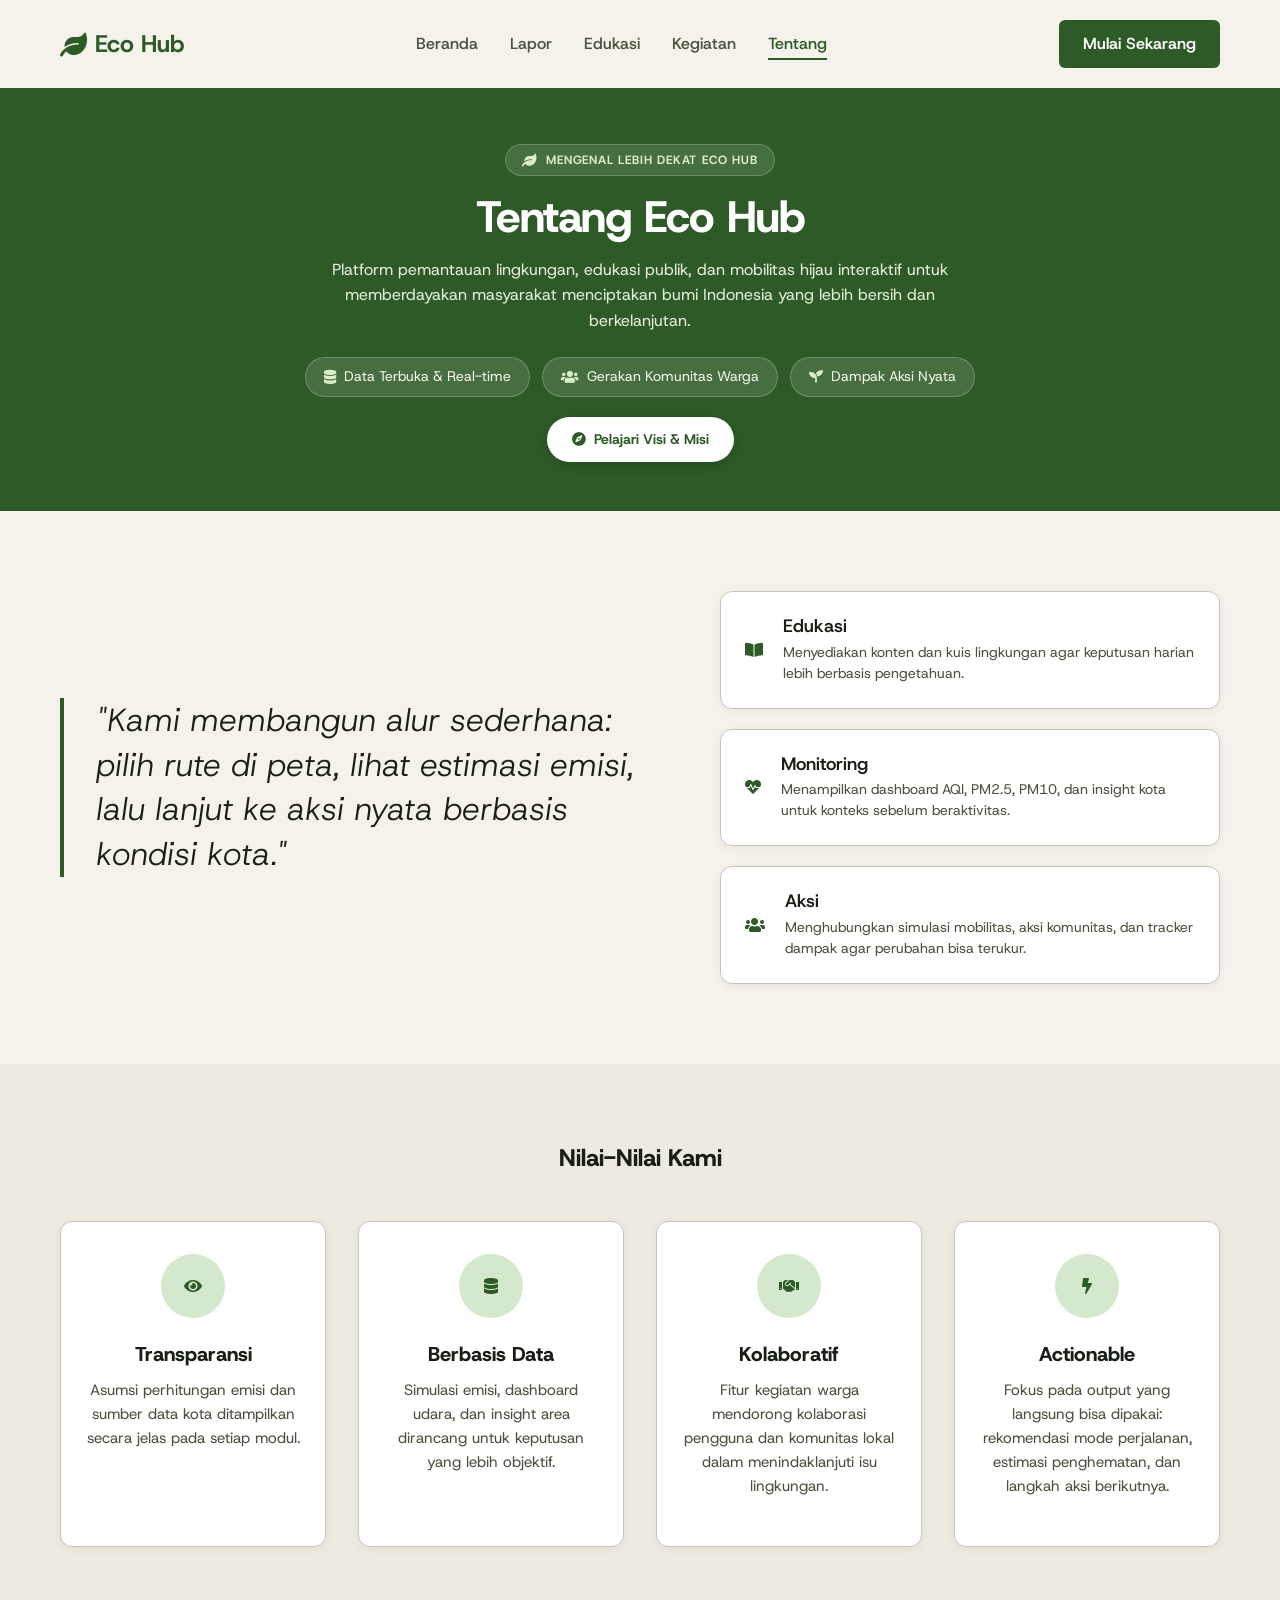
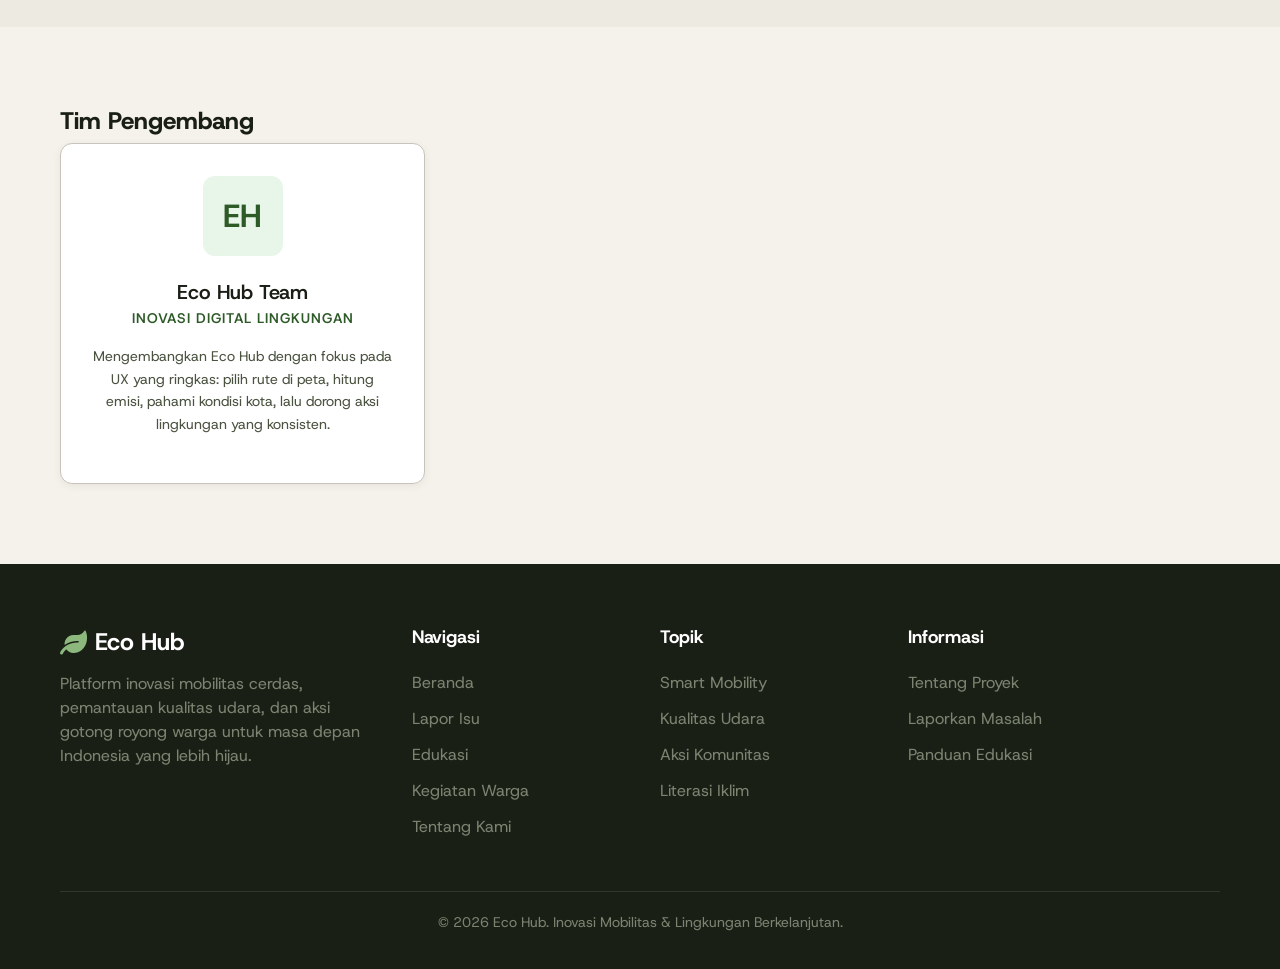
==== about.html @ 65f34112 "fix: resolve browser cache issue and ensure bulletproof page hero styling across all stylesheets" ====
<!doctype html>
<html lang="id">
  <head>
    <meta charset="UTF-8" />
    <meta name="viewport" content="width=device-width, initial-scale=1.0" />
    <title>Tentang Kami — Eco Hub</title>
    <meta
      name="description"
      content="Pelajari visi, misi, dan nilai Eco Hub dalam mendorong smart mobility, aksi lingkungan warga, dan pemantauan kualitas udara berkelanjutan di Indonesia."
    />

    <link rel="preconnect" href="https://fonts.googleapis.com" />
    <link rel="preconnect" href="https://fonts.gstatic.com" crossorigin />
    <link
      href="https://fonts.googleapis.com/css2?family=Host+Grotesk:ital,wght@0,300;0,400;0,500;0,600;0,700;0,800;1,400&display=swap"
      rel="stylesheet"
    />

    <link rel="stylesheet" href="css/main.css?v=20261104_3" />
    <link rel="stylesheet" href="css/components.css?v=20261104_3" />
    <link rel="stylesheet" href="css/pages/about.css?v=20261104_3" />

    <!-- Leaflet CSS -->
  </head>

  <body>
    <nav class="navbar">
      <div class="container nav-container">
        <a href="index.html" class="nav-brand">
          <i class="fas fa-leaf" style="color: var(--color-green-primary)"></i>
          Eco Hub
        </a>

        <div class="nav-menu hide-mobile">
          <a href="index.html" class="nav-link">Beranda</a>
          <a href="lapor.html" class="nav-link">Lapor</a>
          <a href="konten.html" class="nav-link">Edukasi</a>
          <a href="kegiatan.html" class="nav-link">Kegiatan</a>
          <a href="about.html" class="nav-link active">Tentang</a>
        </div>

        <a href="index.html#mobility-sim" class="btn btn-primary hide-mobile">Mulai Sekarang</a>

        <button class="hamburger" aria-label="Buka Menu Navigasi" type="button">
          <span></span>
          <span></span>
          <span></span>
        </button>
      </div>
    </nav>

    <!-- Mobile Menu Drawer -->
    <div class="mobile-menu-overlay"></div>
    <div class="mobile-menu">
      <div class="mobile-nav-list">
        <a href="index.html" class="mobile-nav-link">Beranda</a>
        <a href="lapor.html" class="mobile-nav-link">Lapor</a>
        <a href="konten.html" class="mobile-nav-link">Edukasi</a>
        <a href="kegiatan.html" class="mobile-nav-link">Kegiatan</a>
        <a href="about.html" class="mobile-nav-link active">Tentang</a>
        <a href="index.html#mobility-sim" class="btn btn-primary btn-full" style="margin-top: 20px">Mulai Sekarang</a>
      </div>
    </div>

    <header class="page-hero unified-banner section">
      <div class="container fade-up">
        <div class="page-hero-inner">
          <span class="page-hero-eyebrow">
            <i class="fas fa-leaf" aria-hidden="true"></i> Mengenal Lebih Dekat Eco Hub
          </span>
          <h1>Tentang Eco Hub</h1>
          <p class="page-hero-subtext">
            Platform pemantauan lingkungan, edukasi publik, dan mobilitas hijau interaktif
            untuk memberdayakan masyarakat menciptakan bumi Indonesia yang lebih bersih dan berkelanjutan.
          </p>

          <div class="hero-pills-row">
            <div class="hero-pill">
              <i class="fas fa-database" aria-hidden="true"></i>
              <span>Data Terbuka & Real-time</span>
            </div>
            <div class="hero-pill">
              <i class="fas fa-users" aria-hidden="true"></i>
              <span>Gerakan Komunitas Warga</span>
            </div>
            <div class="hero-pill">
              <i class="fas fa-seedling" aria-hidden="true"></i>
              <span>Dampak Aksi Nyata</span>
            </div>
          </div>

          <div class="page-hero-actions">
            <a href="#visi-misi" class="btn btn-white">
              <i class="fas fa-compass" aria-hidden="true"></i> Pelajari Visi &amp; Misi
            </a>
          </div>
        </div>
      </div>
    </header>

    <section id="visi-misi" class="mission-section section">
      <div class="container">
        <div class="mission-grid">
          <div class="mission-text fade-up">
            <blockquote class="mission-quote">"Kami membangun alur sederhana: pilih rute di peta, lihat estimasi
              emisi, lalu lanjut ke aksi nyata berbasis kondisi kota."
            </blockquote>
          </div>

          <div class="mission-pillars fade-up" style="animation-delay: 0.2s">
            <div class="pillar-card">
              <i class="fas fa-book-open" style="color: var(--color-green-primary);"></i>
              <div>
                <h4>Edukasi</h4>
                <p>
                  Menyediakan konten dan kuis lingkungan agar keputusan harian
                  lebih berbasis pengetahuan.
                </p>
              </div>
            </div>
            <div class="pillar-card">
              <i class="fas fa-heartbeat" style="color: var(--color-green-primary);"></i>
              <div>
                <h4>Monitoring</h4>
                <p>
                  Menampilkan dashboard AQI, PM2.5, PM10, dan insight kota
                  untuk konteks sebelum beraktivitas.
                </p>
              </div>
            </div>
            <div class="pillar-card">
              <i class="fas fa-users" style="color: var(--color-green-primary);"></i>
              <div>
                <h4>Aksi</h4>
                <p>
                  Menghubungkan simulasi mobilitas, aksi komunitas, dan tracker
                  dampak agar perubahan bisa terukur.
                </p>
              </div>
            </div>
          </div>
        </div>
      </div>
    </section>

    <section class="values-section section">
      <div class="container">
        <h2 class="text-center fade-up" style="margin-bottom: 48px">
          Nilai-Nilai Kami
        </h2>
        <div class="grid values-grid">
          <div class="value-item fade-up">
            <div class="icon-box"><i class="fas fa-eye"></i></div>
            <h3>Transparansi</h3>
            <p>
              Asumsi perhitungan emisi dan sumber data kota ditampilkan secara
              jelas pada setiap modul.
            </p>
          </div>
          <div class="value-item fade-up" style="animation-delay: 0.1s">
            <div class="icon-box"><i class="fas fa-database"></i></div>
            <h3>Berbasis Data</h3>
            <p>
              Simulasi emisi, dashboard udara, dan insight area
              dirancang untuk keputusan yang lebih objektif.
            </p>
          </div>
          <div class="value-item fade-up" style="animation-delay: 0.2s">
            <div class="icon-box"><i class="fas fa-handshake"></i></div>
            <h3>Kolaboratif</h3>
            <p>
              Fitur kegiatan warga mendorong kolaborasi pengguna dan komunitas
              lokal dalam menindaklanjuti isu lingkungan.
            </p>
          </div>
          <div class="value-item fade-up" style="animation-delay: 0.3s">
            <div class="icon-box"><i class="fas fa-bolt"></i></div>
            <h3>Actionable</h3>
            <p>
              Fokus pada output yang langsung bisa dipakai: rekomendasi mode
              perjalanan, estimasi penghematan, dan langkah aksi berikutnya.
            </p>
          </div>
        </div>
      </div>
    </section>

    <section class="team-section section">
      <div class="container">
        <h2 class="section-title fade-up">Tim Pengembang</h2>
        <div class="grid team-grid">
          <!-- Team 1 -->
          <div class="team-card fade-up">
            <div
              class="avatar"
              style="background-color: #e8f5e9; color: #2d5a27"
            >
              EH
            </div>
            <div class="team-info">
              <h3>Eco Hub Team</h3>
              <span class="role">Inovasi Digital Lingkungan</span>
              <p>
                Mengembangkan Eco Hub dengan fokus pada UX yang ringkas:
                pilih rute di peta, hitung emisi, pahami kondisi kota, lalu
                dorong aksi lingkungan yang konsisten.
              </p>
            </div>
          </div>
        </div>
      </div>
    </section>

    <footer class="footer">
      <div class="container">
        <div class="footer-grid">
          <div class="footer-brand">
            <a href="index.html" class="nav-brand" style="margin-bottom: 12px; display: inline-flex; color: #ffffff;">
              <i class="fas fa-leaf" style="color: var(--color-green-light)"></i>
              Eco Hub
            </a>
            <p class="footer-tagline">
              Platform inovasi mobilitas cerdas, pemantauan kualitas udara, dan aksi gotong royong warga untuk masa depan Indonesia yang lebih hijau.
            </p>
          </div>

          <div class="footer-links">
            <div class="footer-heading">Navigasi</div>
            <ul>
              <li><a href="index.html">Beranda</a></li>
              <li><a href="lapor.html">Lapor Isu</a></li>
              <li><a href="konten.html">Edukasi</a></li>
              <li><a href="kegiatan.html">Kegiatan Warga</a></li>
              <li><a href="about.html">Tentang Kami</a></li>
            </ul>
          </div>

          <div class="footer-links">
            <div class="footer-heading">Topik</div>
            <ul>
              <li><a href="index.html#mobility-sim">Smart Mobility</a></li>
              <li><a href="index.html#aqi">Kualitas Udara</a></li>
              <li><a href="kegiatan.html">Aksi Komunitas</a></li>
              <li><a href="konten.html">Literasi Iklim</a></li>
            </ul>
          </div>

          <div class="footer-links">
            <div class="footer-heading">Informasi</div>
            <ul>
              <li><a href="about.html">Tentang Proyek</a></li>
              <li><a href="lapor.html">Laporkan Masalah</a></li>
              <li><a href="konten.html">Panduan Edukasi</a></li>
            </ul>
          </div>
        </div>

        <div class="footer-bottom">
          <p>&copy; 2026 Eco Hub. Inovasi Mobilitas & Lingkungan Berkelanjutan.</p>
        </div>
      </div>
    </footer>

    <script src="js/main.js"></script>
  </body>
</html>
---- css/main.css ----
/* ponytail: Design rule - no gradient colors allowed across the project */
@import url("https://cdnjs.cloudflare.com/ajax/libs/font-awesome/5.15.1/css/all.min.css");

:root {
  /* Backgrounds */
  --color-bg-primary: #f5f2eb;
  /* Warm off-white — main background */
  --color-bg-secondary: #edeae1;
  /* Slightly darker warm white */
  --color-bg-white: #ffffff;
  /* Explicit white for legacy page CSS */
  --color-bg-dark: #1a1f16;
  /* Deep forest dark — used for sections */
  --color-bg-card: #ffffff;
  /* Pure white cards */

  /* Brand Colors */
  --color-green-primary: #2d5a27;
  /* Deep forest green — primary brand */
  --color-green-mid: #4a7c42;
  /* Mid green — secondary elements */
  --color-green-light: #8cb87e;
  /* Light green — accents */
  --color-green-pale: #d4e8cd;
  /* Pale green — tag backgrounds */

  /* Accent */
  --color-earth: #8b6914;
  /* Earth brown — warm accent */
  --color-amber: #d4870c;
  /* Amber — alert/warning states */
  --color-red-alert: #c0392b;
  /* Alert red — poor air quality */

  /* Text */
  --color-text-primary: #1a1f16;
  /* Near-black — main text */
  --color-text-secondary: #4a5240;
  /* Dark gray-green — secondary text */
  --color-text-muted: #7a8470;
  /* Muted — captions, meta */
  --color-text-on-dark: #f5f2eb;
  /* Light text on dark backgrounds */

  /* Borders & Dividers */
  --color-border: #c8c4bb;
  --color-border-green: #b5ceb0;

  /* Utility */
  --color-white: #ffffff;
  --color-black: #000000;
  --card-radius: 12px;
  --card-shadow: 0 2px 8px rgba(0, 0, 0, 0.06);
  --card-shadow-hover: 0 6px 14px rgba(0, 0, 0, 0.09);

  /* Spacing */
  --spacing-xs: 4px;
  --spacing-sm: 8px;
  --spacing-md: 16px;
  --spacing-lg: 24px;
  --spacing-xl: 32px;
  --spacing-2xl: 48px;
  --spacing-3xl: 64px;

  /* Container */
  --container-width: 1200px;
  --container-padding: 20px;
  --container-padding-mobile: clamp(16px, 4.5vw, 24px);
}

/* Reset & Base */
*,
*::before,
*::after {
  box-sizing: border-box;
  margin: 0;
  padding: 0;
}

html {
  scroll-behavior: smooth;
  scroll-padding-top: 92px;
}

body {
  font-family: "Host Grotesk", sans-serif;
  background-color: var(--color-bg-primary);
  color: var(--color-text-primary);
  line-height: 1.5;
  -webkit-font-smoothing: antialiased;
  text-rendering: optimizeLegibility;
}

:focus-visible {
  outline: 2px solid var(--color-green-primary);
  outline-offset: 2px;
}

img {
  max-width: 100%;
  display: block;
}

iframe,
video,
canvas,
svg {
  max-width: 100%;
}

a {
  text-decoration: none;
  color: inherit;
  transition: color 0.3s ease;
}

ul {
  list-style: none;
}

/* Typography */
h1,
h2,
h3,
h4,
h5,
h6 {
  font-weight: 800;
  line-height: 1.2;
  margin-bottom: var(--spacing-sm);
}

p {
  font-weight: 400;
  margin-bottom: var(--spacing-md);
}

/* Utility Classes */
.container {
  max-width: var(--container-width);
  margin: 0 auto;
  padding: 0 var(--container-padding);
}

.text-center {
  text-align: center;
}

.text-muted {
  color: var(--color-text-muted);
}

.text-white {
  color: var(--color-white);
}

.text-primary {
  color: var(--color-green-primary);
}

.flex {
  display: flex;
}

.flex-col {
  flex-direction: column;
}

.items-center {
  align-items: center;
}

.justify-between {
  justify-content: space-between;
}

.justify-center {
  justify-content: center;
}

.gap-sm {
  gap: var(--spacing-sm);
}

.gap-md {
  gap: var(--spacing-md);
}

.gap-lg {
  gap: var(--spacing-lg);
}

.grid {
  display: grid;
}

.section {
  padding: 80px 0;
}

.hero-subtext,
.section-head p {
  max-width: 72ch;
}

/* Animation utilities */
.fade-up {
  opacity: 0;
  transform: translateY(20px);
  transition:
    opacity 0.6s ease-out,
    transform 0.6s ease-out;
}

.fade-up.visible {
  opacity: 1;
  transform: translateY(0);
}

.page-fade {
  animation: fadeIn 0.5s ease-out;
}

@keyframes fadeIn {
  from {
    opacity: 0;
  }

  to {
    opacity: 1;
  }
}

/* Mobile responsive utils */
@media (max-width: 768px) {
  html,
  body {
    max-width: 100%;
  }

  body {
    overflow-x: hidden;
  }

  .container {
    width: 100%;
    padding-left: var(--container-padding-mobile);
    padding-right: var(--container-padding-mobile);
  }

  .container > * {
    min-width: 0;
    max-width: 100%;
  }

  .hero-wrap,
  .hero-grid,
  .carbon-grid,
  .features-grid,
  .dashboard-grid,
  .mobility-layout,
  .tracker-layout,
  .kontak-layout,
  .content-layout,
  .mission-grid,
  .values-grid,
  .team-grid,
  .articles-grid,
  .articles-grid-layout {
    min-width: 0;
  }

  .card,
  .feature-card,
  .aqi-card,
  .article-card,
  .article-item,
  .widget-card,
  .contact-card,
  .pillar-card,
  .team-card,
  .faq-item,
  .sidebar-card,
  .feed-card,
  .result-found-card,
  .result-not-found-card {
    width: 100%;
    max-width: 100%;
  }

  .hide-mobile {
    display: none !important;
  }

  .section {
    padding: 56px 0;
  }

  h1 {
    line-height: 1.15;
  }

  h2 {
    line-height: 1.2;
  }

  p {
    line-height: 1.65;
  }
}

@media (prefers-reduced-motion: reduce) {
  *,
  *::before,
  *::after {
    animation-duration: 0.01ms !important;
    animation-iteration-count: 1 !important;
    transition-duration: 0.01ms !important;
    scroll-behavior: auto !important;
  }
}

.hidden {
  display: none !important;
}

/* ==========================================================================
   Page Hero System (Unified Across All Sub-pages)
   ========================================================================== */
.page-hero,
header.page-hero,
header.unified-banner,
.lapor-hero,
.konten-hero,
.kegiatan-hero,
.about-hero {
  background-color: var(--color-green-primary, #2d5a27) !important;
  color: var(--color-white, #ffffff) !important;
  padding: 56px 0 48px !important;
  border-bottom: 1px solid rgba(0, 0, 0, 0.08) !important;
  position: relative !important;
  text-align: center !important;
  display: block !important;
  width: 100% !important;
}

.page-hero-inner {
  max-width: 760px !important;
  margin: 0 auto !important;
  text-align: center !important;
}

.page-hero-eyebrow,
.lapor-eyebrow,
.konten-eyebrow,
.kegiatan-eyebrow,
.about-eyebrow {
  display: inline-flex !important;
  align-items: center !important;
  justify-content: center !important;
  gap: 8px !important;
  padding: 6px 16px !important;
  background-color: rgba(255, 255, 255, 0.12) !important;
  border: 1px solid rgba(255, 255, 255, 0.2) !important;
  border-radius: 50px !important;
  font-size: 12px !important;
  font-weight: 700 !important;
  letter-spacing: 0.8px !important;
  text-transform: uppercase !important;
  color: #dcedc8 !important;
  margin: 0 auto 16px auto !important;
}

.page-hero-eyebrow i,
.lapor-eyebrow i,
.konten-eyebrow i,
.kegiatan-eyebrow i,
.about-eyebrow i {
  font-size: 13px !important;
  color: #dcedc8 !important;
}

.page-hero h1,
header.page-hero h1,
header.unified-banner h1,
.lapor-hero h1,
.konten-hero h1,
.kegiatan-hero h1,
.about-hero h1 {
  font-size: clamp(32px, 4.5vw, 44px) !important;
  font-weight: 800 !important;
  letter-spacing: -0.02em !important;
  color: #ffffff !important;
  margin: 0 auto 14px auto !important;
  line-height: 1.15 !important;
  text-align: center !important;
}

.page-hero-subtext,
.page-hero p.page-hero-subtext,
.hero-subtext,
header.unified-banner .hero-subtext,
header.unified-banner > .container > p {
  font-size: 16px !important;
  color: #e2ecd9 !important;
  line-height: 1.6 !important;
  max-width: 660px !important;
  margin: 0 auto 24px auto !important;
  text-align: center !important;
}

/* Pills Row (Metrics, stats, feature tags) */
.hero-pills-row,
.lapor-stats,
.about-hero-highlights,
.hero-stats-row {
  display: flex !important;
  justify-content: center !important;
  align-items: center !important;
  gap: 12px !important;
  flex-wrap: wrap !important;
  margin: 0 auto !important;
}

.hero-pill,
.stat-bubble,
.about-hero-pill,
.hero-stat-box {
  background-color: rgba(255, 255, 255, 0.12) !important;
  border: 1px solid rgba(255, 255, 255, 0.22) !important;
  padding: 9px 18px !important;
  border-radius: 50px !important;
  font-size: 14px !important;
  color: #f5f2eb !important;
  display: inline-flex !important;
  align-items: center !important;
  gap: 8px !important;
  transition: all 0.2s ease !important;
  line-height: 1.4 !important;
}

.hero-pill i,
.stat-bubble i,
.about-hero-pill i,
.hero-stat-box i {
  color: #dcedc8 !important;
  font-size: 14px !important;
}

.hero-pill strong,
.stat-bubble strong,
.about-hero-pill strong,
.hero-stat-box strong,
.hero-stat-box .stat-num {
  color: #ffffff !important;
  font-weight: 800 !important;
}

.hero-pill:hover,
.stat-bubble:hover,
.about-hero-pill:hover {
  background-color: rgba(255, 255, 255, 0.18) !important;
  transform: translateY(-1px) !important;
}

/* Hero Action Button Area */
.page-hero-actions,
.hero-cta-box {
  display: flex !important;
  justify-content: center !important;
  gap: 14px !important;
  margin-top: 20px !important;
  flex-wrap: wrap !important;
}

.btn-white,
.hero-cta-box .btn-white {
  background-color: #ffffff !important;
  color: var(--color-green-primary, #2d5a27) !important;
  font-weight: 700 !important;
  font-size: 14px !important;
  padding: 11px 24px !important;
  border-radius: 50px !important;
  border: 1px solid rgba(255, 255, 255, 0.85) !important;
  display: inline-flex !important;
  align-items: center !important;
  justify-content: center !important;
  gap: 8px !important;
  box-shadow: 0 4px 14px rgba(0, 0, 0, 0.14) !important;
  cursor: pointer !important;
  transition: all 0.2s ease !important;
  white-space: nowrap !important;
  text-decoration: none !important;
}

.btn-white:hover,
.hero-cta-box .btn-white:hover {
  background-color: #f1f7ee !important;
  color: var(--color-green-mid, #4a7c42) !important;
  transform: translateY(-2px) !important;
  box-shadow: 0 6px 18px rgba(0, 0, 0, 0.18) !important;
}

/* Hero Search Container (for Edukasi) */
.page-hero-search,
.search-container {
  max-width: 580px !important;
  margin: 0 auto !important;
  position: relative !important;
}

.page-hero-search .search-icon,
.search-container .search-icon {
  position: absolute !important;
  left: 18px !important;
  top: 50% !important;
  transform: translateY(-50%) !important;
  color: var(--color-green-primary, #2d5a27) !important;
  font-size: 16px !important;
  pointer-events: none !important;
  display: flex !important;
  align-items: center !important;
  justify-content: center !important;
  z-index: 2 !important;
}

.page-hero-search input,
.search-container input {
  width: 100% !important;
  padding: 15px 20px 15px 50px !important;
  border: 2px solid rgba(255, 255, 255, 0.4) !important;
  border-radius: 50px !important;
  font-size: 15px !important;
  font-family: inherit !important;
  background-color: #ffffff !important;
  color: var(--color-text-primary, #1a1f16) !important;
  box-shadow: 0 4px 16px rgba(0, 0, 0, 0.15) !important;
  transition: all 0.25s ease !important;
  display: block !important;
}

.page-hero-search input:focus,
.search-container input:focus {
  outline: none !important;
  border-color: #dcedc8 !important;
  box-shadow: 0 6px 22px rgba(0, 0, 0, 0.22) !important;
}

.page-hero-search input::placeholder,
.search-container input::placeholder {
  color: var(--color-text-muted, #7a8470) !important;
}

/* Page Hero Responsive */
@media (max-width: 768px) {
  .page-hero,
  header.page-hero,
  header.unified-banner,
  .lapor-hero,
  .konten-hero,
  .kegiatan-hero,
  .about-hero {
    padding: 40px 0 32px !important;
  }

  .page-hero h1,
  header.page-hero h1,
  header.unified-banner h1,
  .lapor-hero h1,
  .konten-hero h1,
  .kegiatan-hero h1,
  .about-hero h1 {
    font-size: 30px !important;
  }

  .page-hero-subtext,
  header.unified-banner .hero-subtext,
  header.unified-banner > .container > p {
    font-size: 15px !important;
    margin-bottom: 20px !important;
  }

  .hero-pills-row,
  .lapor-stats,
  .about-hero-highlights,
  .hero-stats-row {
    gap: 8px !important;
  }

  .hero-pill,
  .stat-bubble,
  .about-hero-pill,
  .hero-stat-box {
    font-size: 13px !important;
    padding: 7px 14px !important;
  }

  .page-hero-search input,
  .search-container input {
    padding: 13px 18px 13px 44px !important;
    font-size: 14px !important;
  }

  .btn-white,
  .hero-cta-box .btn-white {
    width: 100% !important;
    justify-content: center !important;
  }
}
---- css/components.css ----
/* Buttons */
.btn {
  display: inline-flex;
  align-items: center;
  justify-content: center;
  padding: 12px 24px;
  min-height: 44px;
  border-radius: 6px;
  font-weight: 600;
  font-size: 16px;
  cursor: pointer;
  transition: all 0.3s ease;
  border: none;
  gap: 8px;
}

.btn-primary {
  background-color: var(--color-green-primary);
  color: var(--color-white);
}

.btn-primary:hover {
  background-color: var(--color-green-mid);
  transform: translateY(-2px);
}

.btn-outline {
  background-color: transparent;
  border: 1px solid var(--color-green-primary);
  color: var(--color-green-primary);
}

.btn-outline:hover {
  background-color: var(--color-green-primary);
  color: var(--color-white);
}

.btn-outline-white {
  background-color: transparent;
  border: 1px solid var(--color-white);
  color: var(--color-white);
}

.btn-outline-white:hover {
  background-color: var(--color-white);
  color: var(--color-green-primary);
}

.btn-full {
  width: 100%;
}

/* Cards */
.card {
  background-color: var(--color-bg-card);
  border: 1px solid var(--color-border);
  border-radius: var(--card-radius);
  padding: 24px;
  height: 100%;
  box-shadow: var(--card-shadow);
  transition:
    transform 0.3s ease,
    border-color 0.3s ease,
    box-shadow 0.3s ease;
}

.card:hover {
  border-color: var(--color-green-light);
  transform: translateY(-2px);
  box-shadow: var(--card-shadow-hover);
}

/* Card Consistency (non-.card components) */
.feature-card,
.aqi-card,
.article-card,
.article-item,
.widget-card,
.value-item,
.contact-card,
.pillar-card,
.team-card,
.faq-item,
.sidebar-card,
.feed-card,
.modal-card,
.result-found-card,
.result-not-found-card {
  border-radius: var(--card-radius) !important;
  box-shadow: var(--card-shadow) !important;
}

.feature-card:hover,
.article-card:hover,
.article-item:hover,
.contact-card:hover,
.pillar-card:hover,
.team-card:hover {
  box-shadow: var(--card-shadow-hover);
}

/* Card Typography Hierarchy */
.card h3,
.feature-card h3,
.article-card h3,
.widget-card h3,
.team-card h3,
.faq-toggle,
.sidebar-title {
  font-weight: 600;
  letter-spacing: -0.01em;
}

.card h4,
.contact-card h4,
.pillar-card h4,
.article-content-small h4 {
  font-weight: 600;
}

.card p,
.feature-card p,
.article-item p,
.widget-card p,
.contact-card p,
.team-card p,
.faq-content p,
.widget-note {
  font-weight: 400;
  line-height: 1.6;
}

/* Navbar */
.navbar {
  position: sticky;
  top: 0;
  z-index: 1000;
  background-color: var(--color-bg-primary);
  padding: 20px 0;
  transition: all 0.3s ease;
}

.navbar.scrolled {
  background-color: var(--color-white);
  border-bottom: 1px solid var(--color-border);
  padding: 15px 0;
}

.nav-container {
  display: flex;
  justify-content: space-between;
  align-items: center;
}

.nav-brand {
  font-weight: 700;
  font-size: 24px;
  color: var(--color-green-primary);
  display: flex;
  align-items: center;
  gap: 8px;
}

.nav-brand i,
.widget-head i,
.feature-head i,
.icon-box i,
.cta-link i,
.hero-head .btn i {
  color: var(--color-green-primary);
}

.nav-menu {
  display: flex;
  gap: 32px;
  align-items: center;
}

.nav-link {
  font-weight: 500;
  color: var(--color-text-secondary);
  position: relative;
}

.nav-link:hover,
.nav-link.active {
  color: var(--color-green-primary);
}

.nav-link.active::after {
  content: "";
  position: absolute;
  bottom: -4px;
  left: 0;
  width: 100%;
  height: 2px;
  background-color: var(--color-green-primary);
}

.hamburger {
  display: none;
  flex-direction: column;
  gap: 6px;
  cursor: pointer;
  background: none;
  border: none;
}

.hamburger span {
  display: block;
  width: 24px;
  height: 2px;
  background-color: var(--color-text-primary);
  transition: all 0.3s ease;
}

/* Mobile Menu Drawer */
.mobile-menu-overlay {
  position: fixed;
  top: 0;
  left: 0;
  width: 100%;
  height: 100vh;
  background: rgba(0, 0, 0, 0.5);
  z-index: 998;
  opacity: 0;
  visibility: hidden;
  transition: all 0.3s ease;
}

.mobile-menu {
  position: fixed;
  top: 0;
  left: 0;
  width: 100%;
  background: var(--color-bg-primary);
  padding: 80px 20px 40px;
  z-index: 999;
  transform: translateY(-100%);
  transition: transform 0.4s cubic-bezier(0.16, 1, 0.3, 1);
  box-shadow: 0 4px 12px rgba(0, 0, 0, 0.1);
  max-height: 100vh;
  overflow-y: auto;
}

.mobile-menu.active {
  transform: translateY(0);
}

.mobile-menu-overlay.active {
  opacity: 1;
  visibility: visible;
}

.mobile-nav-list {
  display: flex;
  flex-direction: column;
  gap: 32px;
  text-align: center;
}

.mobile-nav-link {
  font-size: 20px;
  font-weight: 600;
  color: var(--color-text-primary);
}

/* Quick Start CTA Overlay */
.quick-start-overlay {
  position: fixed;
  inset: 0;
  background: rgba(0, 0, 0, 0.45);
  display: flex;
  align-items: center;
  justify-content: center;
  padding: 20px;
  opacity: 0;
  visibility: hidden;
  transition: opacity 0.2s ease;
  z-index: 1100;
}

.quick-start-overlay.active {
  opacity: 1;
  visibility: visible;
}

.quick-start-sheet {
  width: min(520px, 100%);
  background: var(--color-bg-white);
  border: 1px solid var(--color-border);
  border-radius: 14px;
  padding: 22px;
  box-shadow: 0 12px 28px rgba(0, 0, 0, 0.16);
}

.quick-start-sheet h3 {
  margin: 0 0 8px;
  font-size: 24px;
}

.quick-start-sheet p {
  margin: 0 0 16px;
  color: var(--color-text-secondary);
}

.quick-start-actions {
  display: grid;
  gap: 10px;
}

.quick-start-close {
  margin-top: 14px;
  border: 0;
  background: transparent;
  color: var(--color-text-muted);
  font: inherit;
  cursor: pointer;
  padding: 4px 0;
}

.quick-start-close:hover {
  color: var(--color-text-primary);
}

/* Footer */
.footer {
  background-color: var(--color-bg-dark);
  color: var(--color-text-on-dark);
  padding: 60px 0 20px;
}

.footer-grid {
  display: grid;
  grid-template-columns: 1.5fr 1fr 1fr 1.5fr;
  gap: 40px;
  margin-bottom: 40px;
}

.footer-brand h3 {
  color: var(--color-white);
  font-size: 24px;
  margin-bottom: 10px;
}

.footer-tagline {
  color: var(--color-text-muted);
  margin-bottom: 20px;
}

.footer-heading {
  color: var(--color-white);
  font-size: 18px;
  font-weight: 700;
  margin-bottom: 20px;
}

.footer-links li {
  margin-bottom: 12px;
}

.footer-links a {
  color: var(--color-text-muted);
}

.footer-links a:hover {
  color: var(--color-green-light);
}

.footer-bottom {
  border-top: 1px solid rgba(255, 255, 255, 0.1);
  padding-top: 20px;
  text-align: center;
  color: var(--color-text-muted);
  font-size: 14px;
}

/* Scroll to top */
.scroll-top {
  position: fixed;
  bottom: 20px;
  right: 20px;
  width: 48px;
  height: 48px;
  background-color: var(--color-green-primary);
  color: white;
  border-radius: 50%;
  display: flex;
  align-items: center;
  justify-content: center;
  cursor: pointer;
  opacity: 0;
  visibility: hidden;
  transition: all 0.3s ease;
  z-index: 900;
  border: none;
}

.scroll-top.visible {
  opacity: 1;
  visibility: visible;
}

@media (max-width: 1024px) {
  .footer-grid {
    grid-template-columns: 1fr 1fr;
  }
}

@media (max-width: 768px) {
  .nav-menu {
    display: none;
  }

  .hamburger {
    display: flex;
  }

  .footer-grid {
    grid-template-columns: 1fr;
    gap: 24px;
  }

  .btn {
    width: 100%;
  }

  .card {
    padding: 20px;
  }

  .card:hover,
  .feature-card:hover,
  .article-card:hover,
  .article-item:hover,
  .contact-card:hover,
  .pillar-card:hover,
  .team-card:hover {
    transform: none;
    box-shadow: var(--card-shadow);
  }

  .nav-brand {
    font-size: 22px;
  }
}

/* Forms (Standardized) */
.form-group {
  margin-bottom: 20px;
  display: flex;
  flex-direction: column;
  width: 100%;
}

.form-group label {
  display: block;
  font-size: 14px;
  font-weight: 600;
  margin-bottom: 8px;
  color: var(--color-text-primary);
}

.form-group input,
.form-group select,
.form-group textarea {
  width: 100%;
  padding: 14px 16px;
  border: 1px solid var(--color-border);
  border-radius: 6px;
  background-color: var(--color-white);
  font-family: inherit;
  font-size: 16px;
  color: var(--color-text-primary);
  transition: all 0.3s ease;
  resize: vertical;
}

.form-group input:focus,
.form-group select:focus,
.form-group textarea:focus {
  outline: none;
  border-color: var(--color-green-primary);
  box-shadow: 0 0 0 3px rgba(45, 90, 39, 0.1);
}

/* ==========================================================================
   Page Hero System (Unified Across All Sub-pages)
   ========================================================================== */
.page-hero,
header.page-hero,
header.unified-banner,
.lapor-hero,
.konten-hero,
.kegiatan-hero,
.about-hero {
  background-color: var(--color-green-primary, #2d5a27) !important;
  color: var(--color-white, #ffffff) !important;
  padding: 56px 0 48px !important;
  border-bottom: 1px solid rgba(0, 0, 0, 0.08) !important;
  position: relative !important;
  text-align: center !important;
  display: block !important;
  width: 100% !important;
}

.page-hero-inner {
  max-width: 760px !important;
  margin: 0 auto !important;
  text-align: center !important;
}

.page-hero-eyebrow,
.lapor-eyebrow,
.konten-eyebrow,
.kegiatan-eyebrow,
.about-eyebrow {
  display: inline-flex !important;
  align-items: center !important;
  justify-content: center !important;
  gap: 8px !important;
  padding: 6px 16px !important;
  background-color: rgba(255, 255, 255, 0.12) !important;
  border: 1px solid rgba(255, 255, 255, 0.2) !important;
  border-radius: 50px !important;
  font-size: 12px !important;
  font-weight: 700 !important;
  letter-spacing: 0.8px !important;
  text-transform: uppercase !important;
  color: #dcedc8 !important;
  margin: 0 auto 16px auto !important;
}

.page-hero-eyebrow i,
.lapor-eyebrow i,
.konten-eyebrow i,
.kegiatan-eyebrow i,
.about-eyebrow i {
  font-size: 13px !important;
  color: #dcedc8 !important;
}

.page-hero h1,
header.page-hero h1,
header.unified-banner h1,
.lapor-hero h1,
.konten-hero h1,
.kegiatan-hero h1,
.about-hero h1 {
  font-size: clamp(32px, 4.5vw, 44px) !important;
  font-weight: 800 !important;
  letter-spacing: -0.02em !important;
  color: #ffffff !important;
  margin: 0 auto 14px auto !important;
  line-height: 1.15 !important;
  text-align: center !important;
}

.page-hero-subtext,
.page-hero p.page-hero-subtext,
.hero-subtext,
header.unified-banner .hero-subtext,
header.unified-banner > .container > p {
  font-size: 16px !important;
  color: #e2ecd9 !important;
  line-height: 1.6 !important;
  max-width: 660px !important;
  margin: 0 auto 24px auto !important;
  text-align: center !important;
}

/* Pills Row (Metrics, stats, feature tags) */
.hero-pills-row,
.lapor-stats,
.about-hero-highlights,
.hero-stats-row {
  display: flex !important;
  justify-content: center !important;
  align-items: center !important;
  gap: 12px !important;
  flex-wrap: wrap !important;
  margin: 0 auto !important;
}

.hero-pill,
.stat-bubble,
.about-hero-pill,
.hero-stat-box {
  background-color: rgba(255, 255, 255, 0.12) !important;
  border: 1px solid rgba(255, 255, 255, 0.22) !important;
  padding: 9px 18px !important;
  border-radius: 50px !important;
  font-size: 14px !important;
  color: #f5f2eb !important;
  display: inline-flex !important;
  align-items: center !important;
  gap: 8px !important;
  transition: all 0.2s ease !important;
  line-height: 1.4 !important;
}

.hero-pill i,
.stat-bubble i,
.about-hero-pill i,
.hero-stat-box i {
  color: #dcedc8 !important;
  font-size: 14px !important;
}

.hero-pill strong,
.stat-bubble strong,
.about-hero-pill strong,
.hero-stat-box strong,
.hero-stat-box .stat-num {
  color: #ffffff !important;
  font-weight: 800 !important;
}

.hero-pill:hover,
.stat-bubble:hover,
.about-hero-pill:hover {
  background-color: rgba(255, 255, 255, 0.18) !important;
  transform: translateY(-1px) !important;
}

/* Hero Action Button Area */
.page-hero-actions,
.hero-cta-box {
  display: flex !important;
  justify-content: center !important;
  gap: 14px !important;
  margin-top: 20px !important;
  flex-wrap: wrap !important;
}

.btn-white,
.hero-cta-box .btn-white {
  background-color: #ffffff !important;
  color: var(--color-green-primary, #2d5a27) !important;
  font-weight: 700 !important;
  font-size: 14px !important;
  padding: 11px 24px !important;
  border-radius: 50px !important;
  border: 1px solid rgba(255, 255, 255, 0.85) !important;
  display: inline-flex !important;
  align-items: center !important;
  justify-content: center !important;
  gap: 8px !important;
  box-shadow: 0 4px 14px rgba(0, 0, 0, 0.14) !important;
  cursor: pointer !important;
  transition: all 0.2s ease !important;
  white-space: nowrap !important;
  text-decoration: none !important;
}

.btn-white:hover,
.hero-cta-box .btn-white:hover {
  background-color: #f1f7ee !important;
  color: var(--color-green-mid, #4a7c42) !important;
  transform: translateY(-2px) !important;
  box-shadow: 0 6px 18px rgba(0, 0, 0, 0.18) !important;
}

/* Hero Search Container (for Edukasi) */
.page-hero-search,
.search-container {
  max-width: 580px !important;
  margin: 0 auto !important;
  position: relative !important;
}

.page-hero-search .search-icon,
.search-container .search-icon {
  position: absolute !important;
  left: 18px !important;
  top: 50% !important;
  transform: translateY(-50%) !important;
  color: var(--color-green-primary, #2d5a27) !important;
  font-size: 16px !important;
  pointer-events: none !important;
  display: flex !important;
  align-items: center !important;
  justify-content: center !important;
  z-index: 2 !important;
}

.page-hero-search input,
.search-container input {
  width: 100% !important;
  padding: 15px 20px 15px 50px !important;
  border: 2px solid rgba(255, 255, 255, 0.4) !important;
  border-radius: 50px !important;
  font-size: 15px !important;
  font-family: inherit !important;
  background-color: #ffffff !important;
  color: var(--color-text-primary, #1a1f16) !important;
  box-shadow: 0 4px 16px rgba(0, 0, 0, 0.15) !important;
  transition: all 0.25s ease !important;
  display: block !important;
}

.page-hero-search input:focus,
.search-container input:focus {
  outline: none !important;
  border-color: #dcedc8 !important;
  box-shadow: 0 6px 22px rgba(0, 0, 0, 0.22) !important;
}

.page-hero-search input::placeholder,
.search-container input::placeholder {
  color: var(--color-text-muted, #7a8470) !important;
}

/* Page Hero Responsive */
@media (max-width: 768px) {
  .page-hero,
  header.page-hero,
  header.unified-banner,
  .lapor-hero,
  .konten-hero,
  .kegiatan-hero,
  .about-hero {
    padding: 40px 0 32px !important;
  }

  .page-hero h1,
  header.page-hero h1,
  header.unified-banner h1,
  .lapor-hero h1,
  .konten-hero h1,
  .kegiatan-hero h1,
  .about-hero h1 {
    font-size: 30px !important;
  }

  .page-hero-subtext,
  header.unified-banner .hero-subtext,
  header.unified-banner > .container > p {
    font-size: 15px !important;
    margin-bottom: 20px !important;
  }

  .hero-pills-row,
  .lapor-stats,
  .about-hero-highlights,
  .hero-stats-row {
    gap: 8px !important;
  }

  .hero-pill,
  .stat-bubble,
  .about-hero-pill,
  .hero-stat-box {
    font-size: 13px !important;
    padding: 7px 14px !important;
  }

  .page-hero-search input,
  .search-container input {
    padding: 13px 18px 13px 44px !important;
    font-size: 14px !important;
  }

  .btn-white,
  .hero-cta-box .btn-white {
    width: 100% !important;
    justify-content: center !important;
  }
}

/* Compact Page Hero (for article & detail views) */
.page-hero.page-hero-compact {
  padding: 38px 0 32px !important;
}

.page-hero.page-hero-compact h1 {
  font-size: clamp(24px, 3.5vw, 32px) !important;
  margin-bottom: 8px !important;
}

.page-hero.page-hero-compact .page-hero-subtext {
  margin-bottom: 0 !important;
  font-size: 15px !important;
}
---- css/pages/about.css ----
/* About Page CSS */

/* Page Hero System */
.page-hero,
header.page-hero,
.about-hero {
  background-color: var(--color-green-primary, #2d5a27) !important;
  color: var(--color-white, #ffffff) !important;
  padding: 56px 0 48px !important;
  border-bottom: 1px solid rgba(0, 0, 0, 0.08) !important;
  position: relative !important;
  text-align: center !important;
  display: block !important;
  width: 100% !important;
}

.page-hero-inner {
  max-width: 760px !important;
  margin: 0 auto !important;
  text-align: center !important;
}

.page-hero-eyebrow,
.about-eyebrow {
  display: inline-flex !important;
  align-items: center !important;
  justify-content: center !important;
  gap: 8px !important;
  padding: 6px 16px !important;
  background-color: rgba(255, 255, 255, 0.12) !important;
  border: 1px solid rgba(255, 255, 255, 0.2) !important;
  border-radius: 50px !important;
  font-size: 12px !important;
  font-weight: 700 !important;
  letter-spacing: 0.8px !important;
  text-transform: uppercase !important;
  color: #dcedc8 !important;
  margin: 0 auto 16px auto !important;
}

.page-hero-eyebrow i,
.about-eyebrow i {
  font-size: 13px !important;
  color: #dcedc8 !important;
}

.page-hero h1,
header.page-hero h1,
.about-hero h1 {
  font-size: clamp(32px, 4.5vw, 44px) !important;
  font-weight: 800 !important;
  letter-spacing: -0.02em !important;
  color: #ffffff !important;
  margin: 0 auto 14px auto !important;
  line-height: 1.15 !important;
  text-align: center !important;
}

.page-hero-subtext,
.hero-subtext {
  font-size: 16px !important;
  color: #e2ecd9 !important;
  line-height: 1.6 !important;
  max-width: 660px !important;
  margin: 0 auto 24px auto !important;
  text-align: center !important;
}

.hero-pills-row,
.about-hero-highlights {
  display: flex !important;
  justify-content: center !important;
  align-items: center !important;
  gap: 12px !important;
  flex-wrap: wrap !important;
  margin: 0 auto !important;
}

.hero-pill,
.about-hero-pill {
  background-color: rgba(255, 255, 255, 0.12) !important;
  border: 1px solid rgba(255, 255, 255, 0.22) !important;
  padding: 9px 18px !important;
  border-radius: 50px !important;
  font-size: 14px !important;
  color: #f5f2eb !important;
  display: inline-flex !important;
  align-items: center !important;
  gap: 8px !important;
  transition: all 0.2s ease !important;
  line-height: 1.4 !important;
}

.hero-pill i,
.about-hero-pill i {
  color: #dcedc8 !important;
  font-size: 14px !important;
}

.hero-pill strong,
.about-hero-pill strong {
  color: #ffffff !important;
  font-weight: 800 !important;
}

.hero-pill:hover,
.about-hero-pill:hover {
  background-color: rgba(255, 255, 255, 0.18) !important;
  transform: translateY(-1px) !important;
}

.page-hero-actions {
  display: flex !important;
  justify-content: center !important;
  gap: 14px !important;
  margin-top: 20px !important;
  flex-wrap: wrap !important;
}

.btn-white {
  background-color: #ffffff !important;
  color: var(--color-green-primary, #2d5a27) !important;
  font-weight: 700 !important;
  font-size: 14px !important;
  padding: 11px 24px !important;
  border-radius: 50px !important;
  border: 1px solid rgba(255, 255, 255, 0.85) !important;
  display: inline-flex !important;
  align-items: center !important;
  justify-content: center !important;
  gap: 8px !important;
  box-shadow: 0 4px 14px rgba(0, 0, 0, 0.14) !important;
  cursor: pointer !important;
  transition: all 0.2s ease !important;
  white-space: nowrap !important;
  text-decoration: none !important;
}

.btn-white:hover {
  background-color: #f1f7ee !important;
  color: var(--color-green-mid, #4a7c42) !important;
  transform: translateY(-2px) !important;
  box-shadow: 0 6px 18px rgba(0, 0, 0, 0.18) !important;
}

/* Mission */
.mission-section {
  background-color: var(--color-bg-primary);
}

.mission-grid {
  display: grid;
  grid-template-columns: 1.2fr 1fr;
  gap: 60px;
  align-items: center;
}

.mission-quote {
  font-size: 32px;
  line-height: 1.4;
  font-weight: 300;
  font-style: italic;
  color: var(--color-text-primary);
  border-left: 4px solid var(--color-green-primary);
  padding-left: 32px;
}

.mission-pillars {
  display: flex;
  flex-direction: column;
  gap: 20px;
}

.pillar-card {
  display: flex;
  align-items: center;
  gap: 20px;
  background: var(--color-white);
  padding: 24px;
  border: 1px solid var(--color-border);
  border-radius: 4px;
  transition: transform 0.3s;
}

.pillar-card:hover {
  transform: translateX(8px);
  border-color: var(--color-green-primary);
}

.pillar-card h4 {
  font-size: 18px;
  margin-bottom: 4px;
}

.pillar-card p {
  margin: 0;
  font-size: 14px;
  color: var(--color-text-secondary);
}

/* Values */
.values-section {
  background-color: var(--color-bg-secondary);
}

.values-grid {
  grid-template-columns: repeat(4, 1fr);
  gap: 32px;
}

.value-item {
  text-align: center;
  padding: 32px 24px;
  background: var(--color-white);
  border-radius: 4px;
  border: 1px solid var(--color-border);
}

.icon-box {
  width: 64px;
  height: 64px;
  margin: 0 auto 24px;
  background-color: var(--color-green-pale);
  color: var(--color-green-primary);
  border-radius: 50%;
  display: flex;
  align-items: center;
  justify-content: center;
}

.value-item h3 {
  font-size: 20px;
  margin-bottom: 12px;
}

.value-item p {
  font-size: 15px;
  color: var(--color-text-secondary);
  line-height: 1.6;
}

/* Team */
.team-grid {
  grid-template-columns: repeat(3, 1fr);
  gap: 32px;
}

.team-card {
  background: var(--color-white);
  border: 1px solid var(--color-border);
  border-radius: 4px;
  padding: 32px;
  text-align: center;
  transition: transform 0.3s;
}

.team-card:hover {
  transform: translateY(-8px);
}

.avatar {
  width: 80px;
  height: 80px;
  border-radius: 12px;
  /* Square with slight radius */
  margin: 0 auto 24px;
  display: flex;
  align-items: center;
  justify-content: center;
  font-size: 32px;
  font-weight: 700;
}

.team-info h3 {
  font-size: 20px;
  margin-bottom: 4px;
}

.role {
  display: block;
  font-size: 14px;
  font-weight: 600;
  color: var(--color-green-primary);
  text-transform: uppercase;
  letter-spacing: 1px;
  margin-bottom: 16px;
}

.team-info p {
  font-size: 14px;
  color: var(--color-text-secondary);
  line-height: 1.6;
}

/* Responsive */
@media (max-width: 1024px) {
  .values-grid {
    grid-template-columns: repeat(2, 1fr);
  }

  .mission-quote {
    font-size: 24px;
  }
}

@media (max-width: 768px) {
  .mission-grid {
    grid-template-columns: 1fr;
    gap: 40px;
  }

  .values-grid {
    grid-template-columns: 1fr;
  }
}
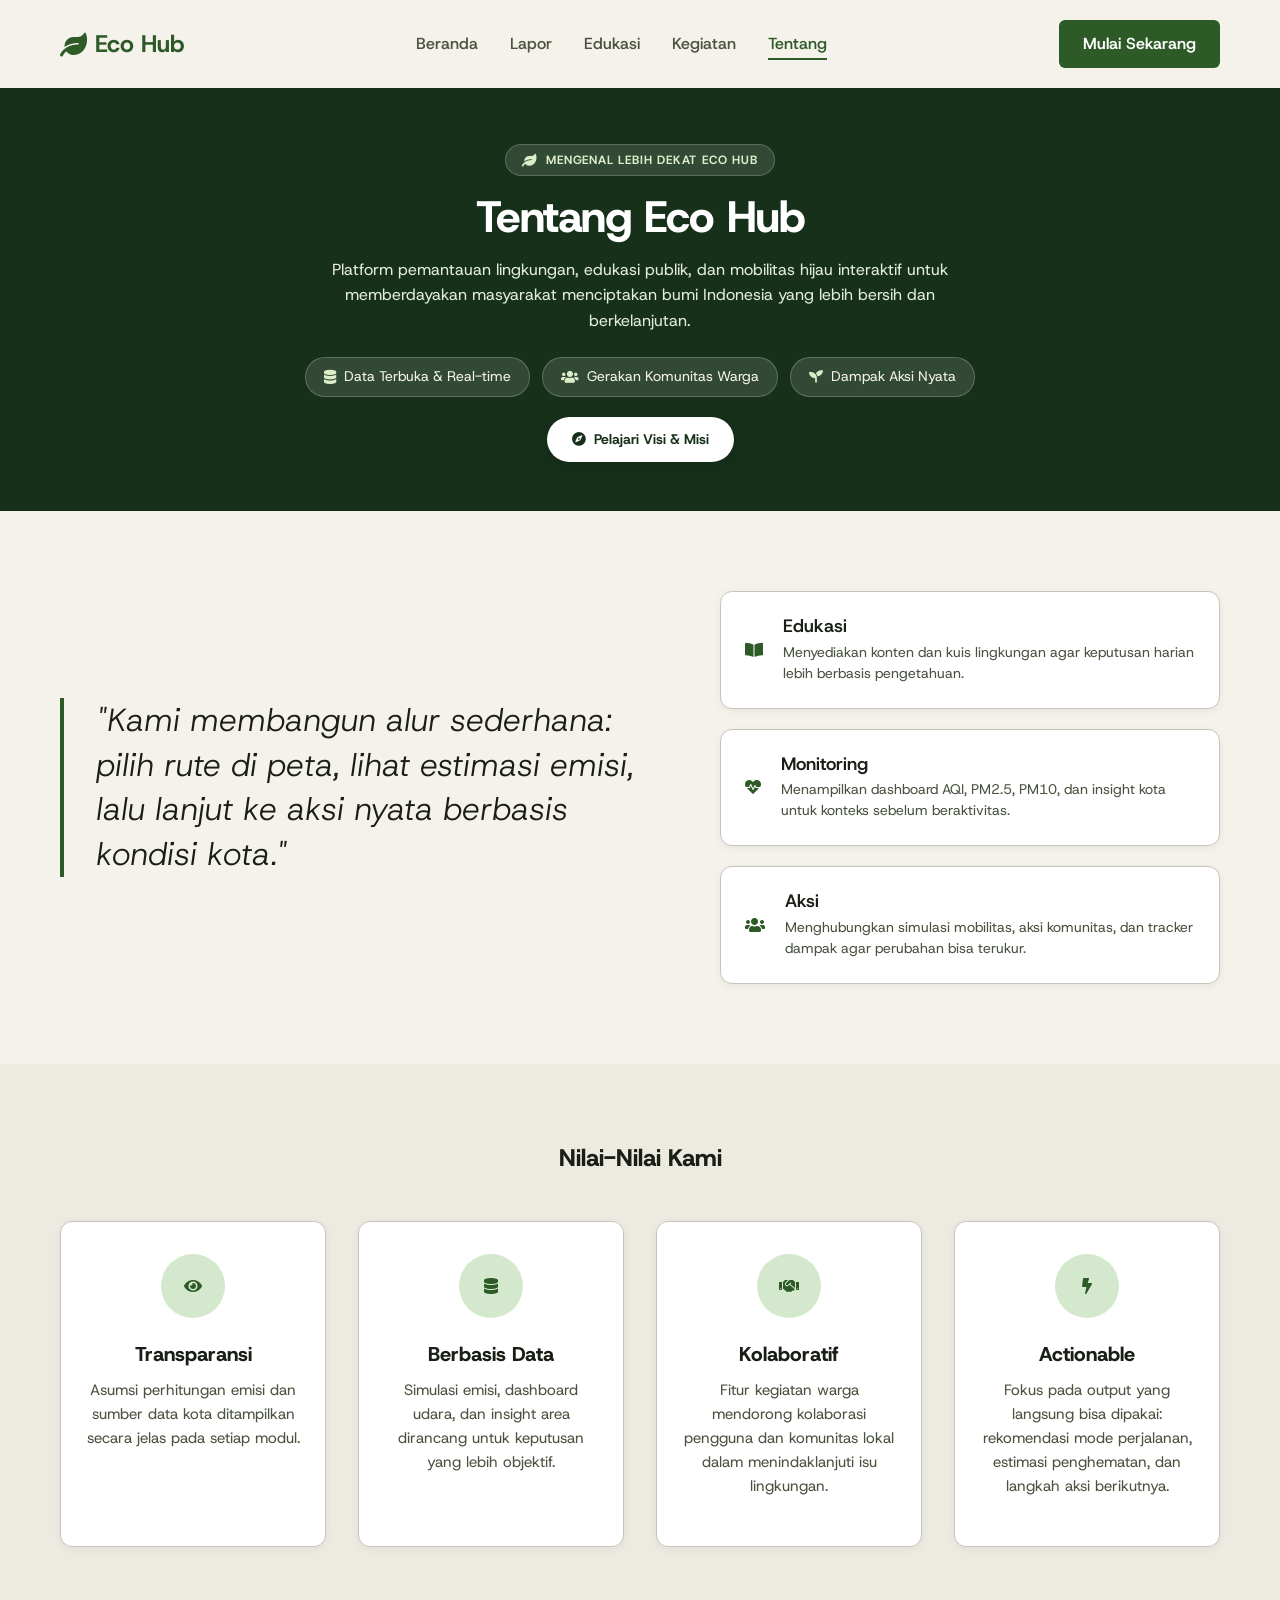
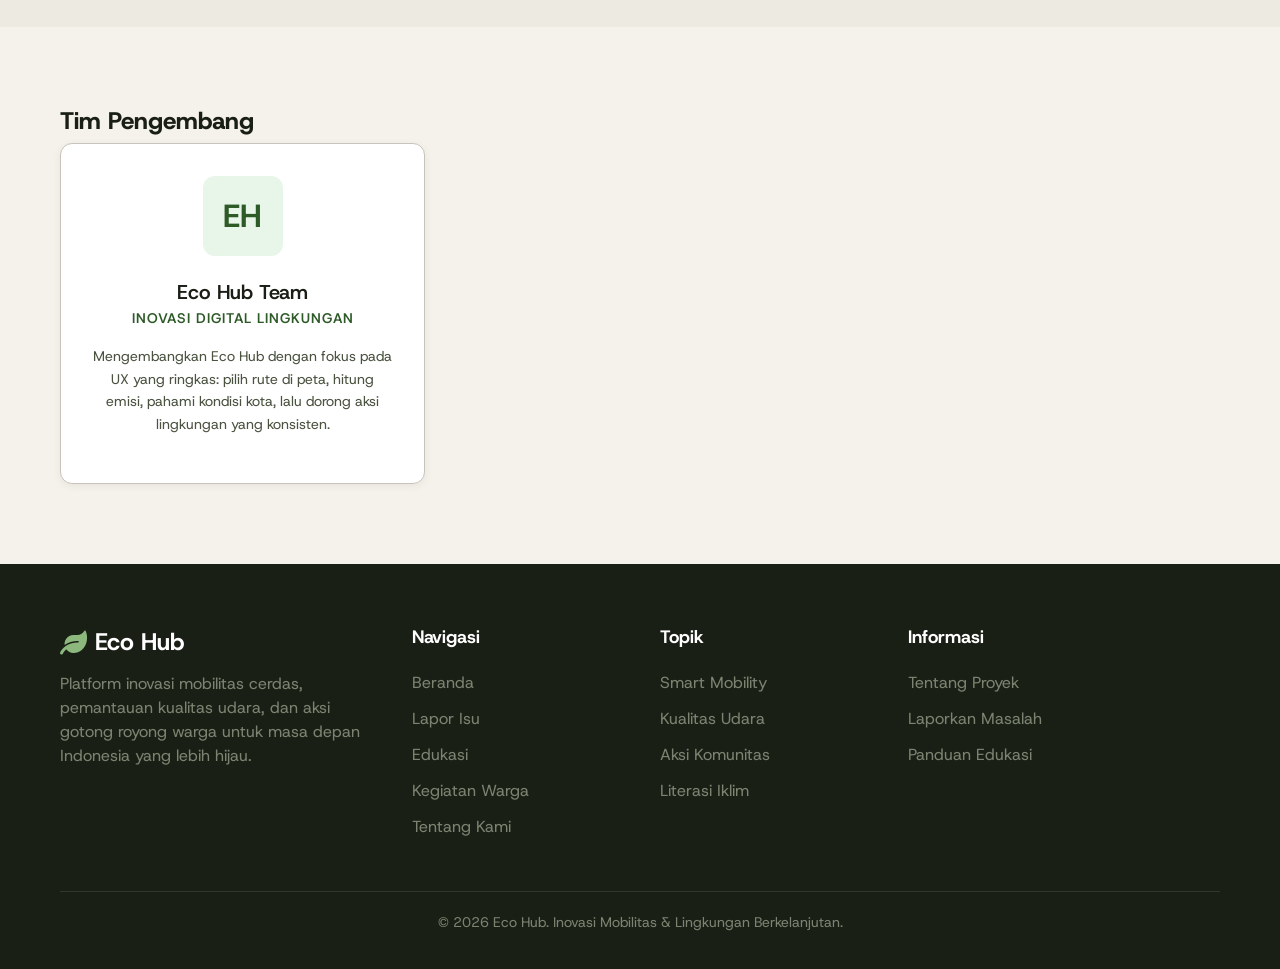
==== commit e26e949b: "chore: bump cachebuster to v=20261104_6 and harmonize banner styling on about page" ====
--- a/about.html
+++ b/about.html
@@ -16,9 +16,9 @@
       rel="stylesheet"
     />
 
-    <link rel="stylesheet" href="css/main.css?v=20261104_3" />
-    <link rel="stylesheet" href="css/components.css?v=20261104_3" />
-    <link rel="stylesheet" href="css/pages/about.css?v=20261104_3" />
+    <link rel="stylesheet" href="css/main.css?v=20261104_6" />
+    <link rel="stylesheet" href="css/components.css?v=20261104_6" />
+    <link rel="stylesheet" href="css/pages/about.css?v=20261104_6" />
 
     <!-- Leaflet CSS -->
   </head>
--- a/css/main.css
+++ b/css/main.css
@@ -17,6 +17,8 @@
   /* Brand Colors */
   --color-green-primary: #2d5a27;
   /* Deep forest green — primary brand */
+  --color-green-banner: #16301a;
+  /* Dark subdued pine green — hero banners & CTA banners */
   --color-green-mid: #4a7c42;
   /* Mid green — secondary elements */
   --color-green-light: #8cb87e;
@@ -334,7 +336,7 @@
 .konten-hero,
 .kegiatan-hero,
 .about-hero {
-  background-color: var(--color-green-primary, #2d5a27) !important;
+  background-color: var(--color-green-banner, #16301a) !important;
   color: var(--color-white, #ffffff) !important;
   padding: 56px 0 48px !important;
   border-bottom: 1px solid rgba(0, 0, 0, 0.08) !important;
--- a/css/components.css
+++ b/css/components.css
@@ -494,7 +494,7 @@
 .konten-hero,
 .kegiatan-hero,
 .about-hero {
-  background-color: var(--color-green-primary, #2d5a27) !important;
+  background-color: var(--color-green-banner, #16301a) !important;
   color: var(--color-white, #ffffff) !important;
   padding: 56px 0 48px !important;
   border-bottom: 1px solid rgba(0, 0, 0, 0.08) !important;
@@ -636,7 +636,7 @@
 .btn-white,
 .hero-cta-box .btn-white {
   background-color: #ffffff !important;
-  color: var(--color-green-primary, #2d5a27) !important;
+  color: var(--color-green-banner, #16301a) !important;
   font-weight: 700 !important;
   font-size: 14px !important;
   padding: 11px 24px !important;
@@ -656,7 +656,7 @@
 .btn-white:hover,
 .hero-cta-box .btn-white:hover {
   background-color: #f1f7ee !important;
-  color: var(--color-green-mid, #4a7c42) !important;
+  color: #0e2011 !important;
   transform: translateY(-2px) !important;
   box-shadow: 0 6px 18px rgba(0, 0, 0, 0.18) !important;
 }
@@ -675,7 +675,7 @@
   left: 18px !important;
   top: 50% !important;
   transform: translateY(-50%) !important;
-  color: var(--color-green-primary, #2d5a27) !important;
+  color: var(--color-green-banner, #16301a) !important;
   font-size: 16px !important;
   pointer-events: none !important;
   display: flex !important;
--- a/css/pages/about.css
+++ b/css/pages/about.css
@@ -4,7 +4,7 @@
 .page-hero,
 header.page-hero,
 .about-hero {
-  background-color: var(--color-green-primary, #2d5a27) !important;
+  background-color: var(--color-green-banner, #16301a) !important;
   color: var(--color-white, #ffffff) !important;
   padding: 56px 0 48px !important;
   border-bottom: 1px solid rgba(0, 0, 0, 0.08) !important;
@@ -119,7 +119,7 @@
 
 .btn-white {
   background-color: #ffffff !important;
-  color: var(--color-green-primary, #2d5a27) !important;
+  color: var(--color-green-banner, #16301a) !important;
   font-weight: 700 !important;
   font-size: 14px !important;
   padding: 11px 24px !important;
@@ -178,13 +178,15 @@
   background: var(--color-white);
   padding: 24px;
   border: 1px solid var(--color-border);
-  border-radius: 4px;
-  transition: transform 0.3s;
+  border-radius: var(--card-radius);
+  box-shadow: var(--card-shadow);
+  transition: transform 0.3s ease, border-color 0.3s ease, box-shadow 0.3s ease;
 }
 
 .pillar-card:hover {
   transform: translateX(8px);
   border-color: var(--color-green-primary);
+  box-shadow: var(--card-shadow-hover);
 }
 
 .pillar-card h4 {
@@ -212,8 +214,16 @@
   text-align: center;
   padding: 32px 24px;
   background: var(--color-white);
-  border-radius: 4px;
+  border-radius: var(--card-radius);
   border: 1px solid var(--color-border);
+  box-shadow: var(--card-shadow);
+  transition: transform 0.25s ease, box-shadow 0.25s ease;
+}
+
+.value-item:hover {
+  transform: translateY(-4px);
+  box-shadow: var(--card-shadow-hover);
+  border-color: var(--color-green-light);
 }
 
 .icon-box {
@@ -248,14 +258,16 @@
 .team-card {
   background: var(--color-white);
   border: 1px solid var(--color-border);
-  border-radius: 4px;
+  border-radius: var(--card-radius);
+  box-shadow: var(--card-shadow);
   padding: 32px;
   text-align: center;
-  transition: transform 0.3s;
+  transition: transform 0.3s ease, box-shadow 0.3s ease;
 }
 
 .team-card:hover {
   transform: translateY(-8px);
+  box-shadow: var(--card-shadow-hover);
 }
 
 .avatar {
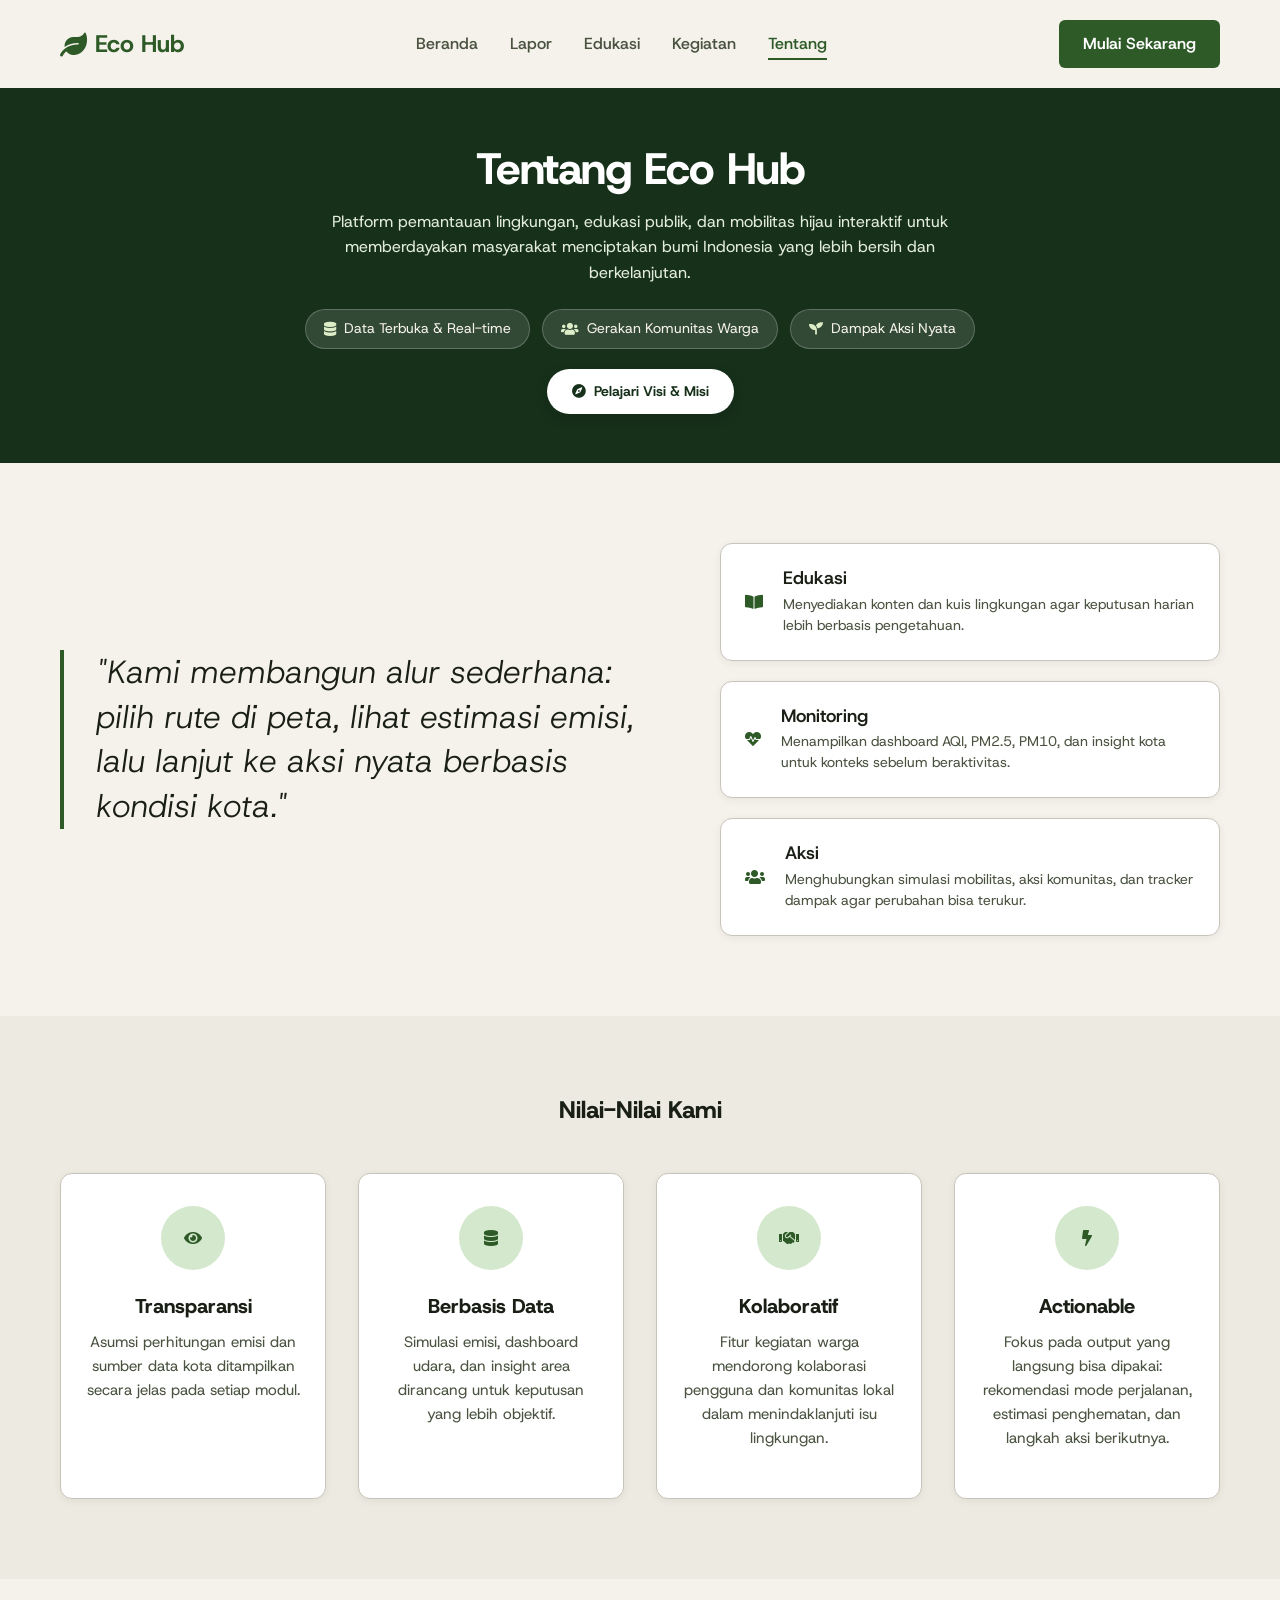
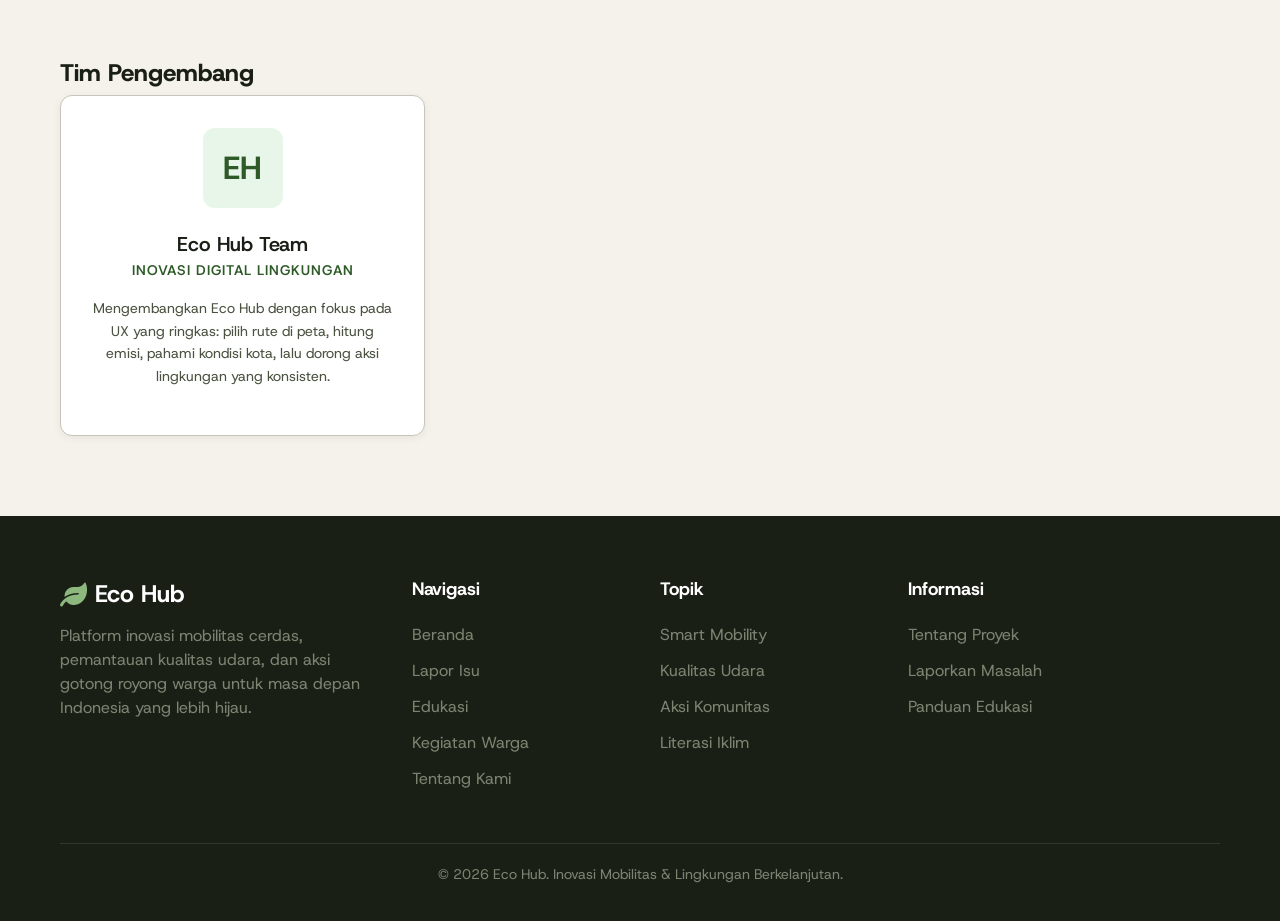
==== commit aca263eb: "style: remove overused eyebrow pill badge above hero banner titles across all pages" ====
--- a/about.html
+++ b/about.html
@@ -65,9 +65,6 @@
     <header class="page-hero unified-banner section">
       <div class="container fade-up">
         <div class="page-hero-inner">
-          <span class="page-hero-eyebrow">
-            <i class="fas fa-leaf" aria-hidden="true"></i> Mengenal Lebih Dekat Eco Hub
-          </span>
           <h1>Tentang Eco Hub</h1>
           <p class="page-hero-subtext">
             Platform pemantauan lingkungan, edukasi publik, dan mobilitas hijau interaktif
--- a/css/main.css
+++ b/css/main.css
@@ -400,7 +400,7 @@
 
 .page-hero-subtext,
 .page-hero p.page-hero-subtext,
-.hero-subtext,
+.page-hero .hero-subtext,
 header.unified-banner .hero-subtext,
 header.unified-banner > .container > p {
   font-size: 16px !important;
--- a/css/components.css
+++ b/css/components.css
@@ -558,7 +558,7 @@
 
 .page-hero-subtext,
 .page-hero p.page-hero-subtext,
-.hero-subtext,
+.page-hero .hero-subtext,
 header.unified-banner .hero-subtext,
 header.unified-banner > .container > p {
   font-size: 16px !important;
--- a/css/pages/about.css
+++ b/css/pages/about.css
@@ -57,7 +57,7 @@
 }
 
 .page-hero-subtext,
-.hero-subtext {
+.page-hero .hero-subtext {
   font-size: 16px !important;
   color: #e2ecd9 !important;
   line-height: 1.6 !important;
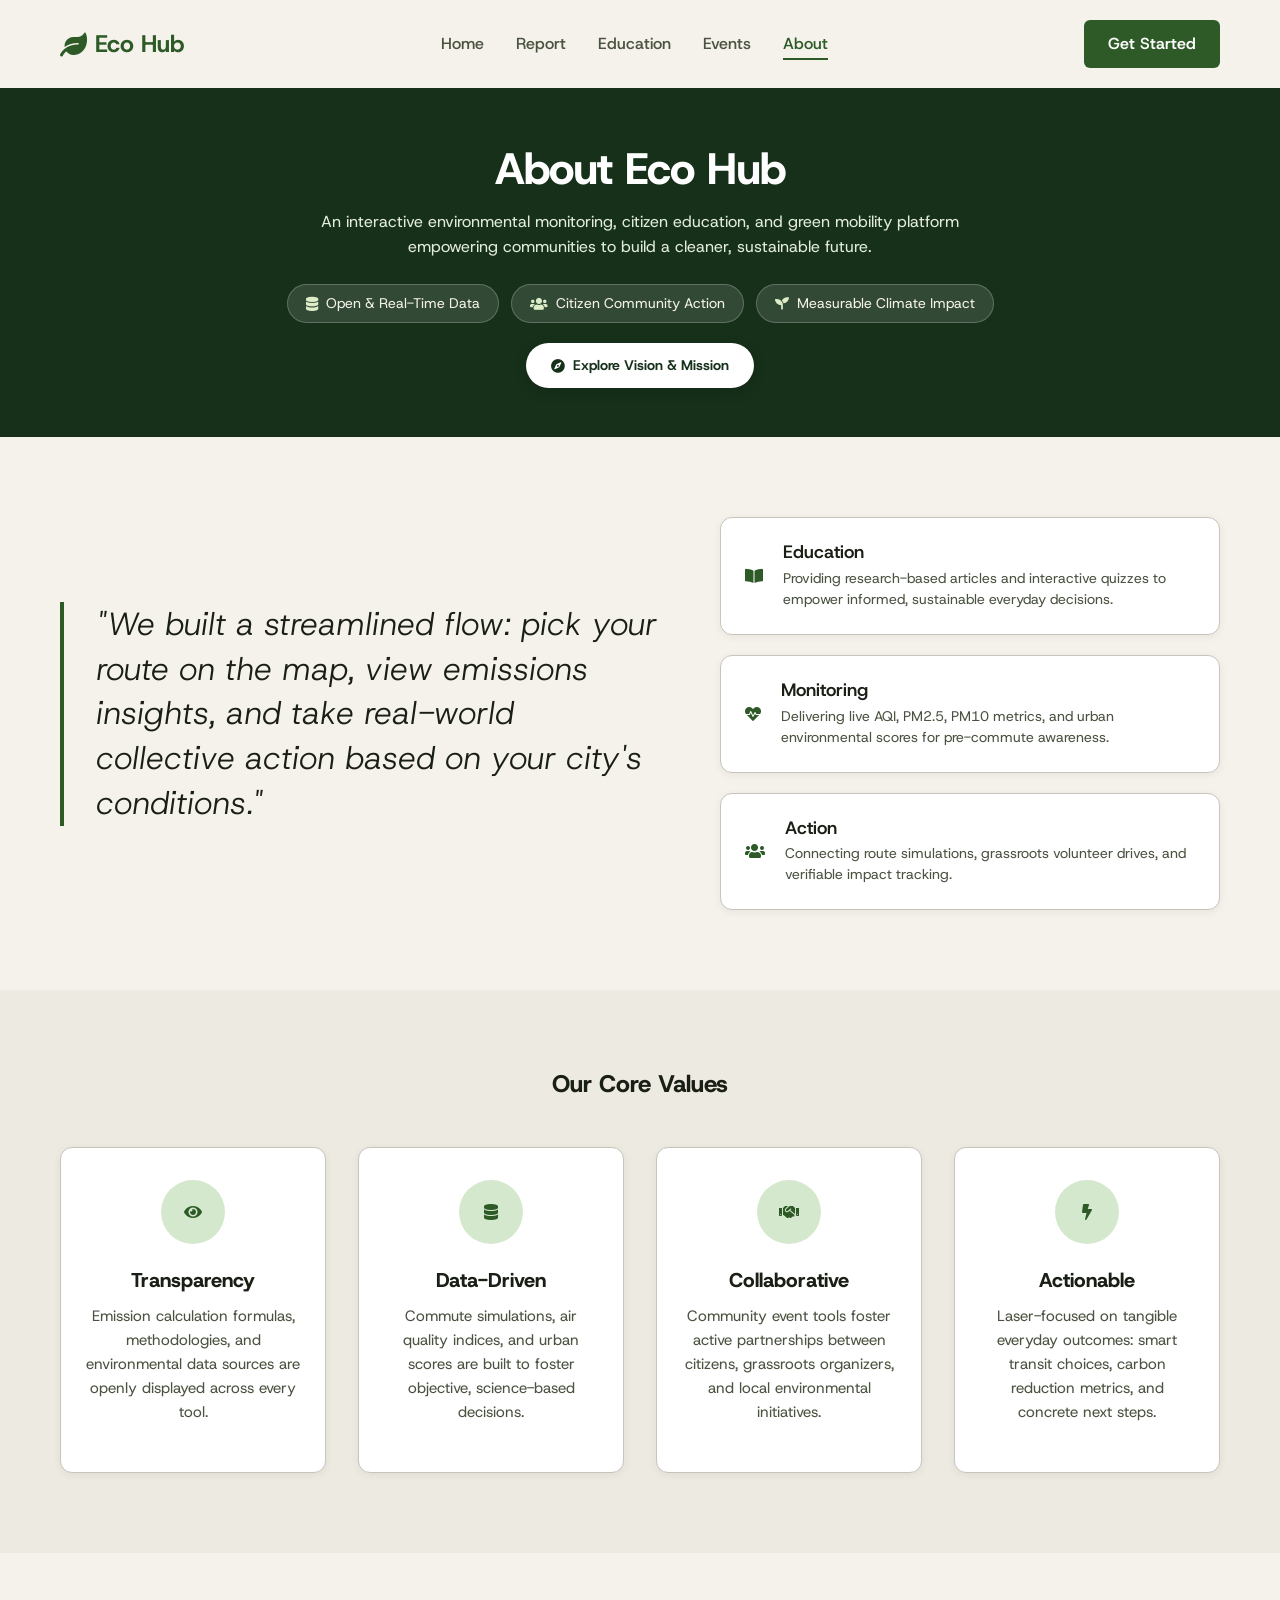
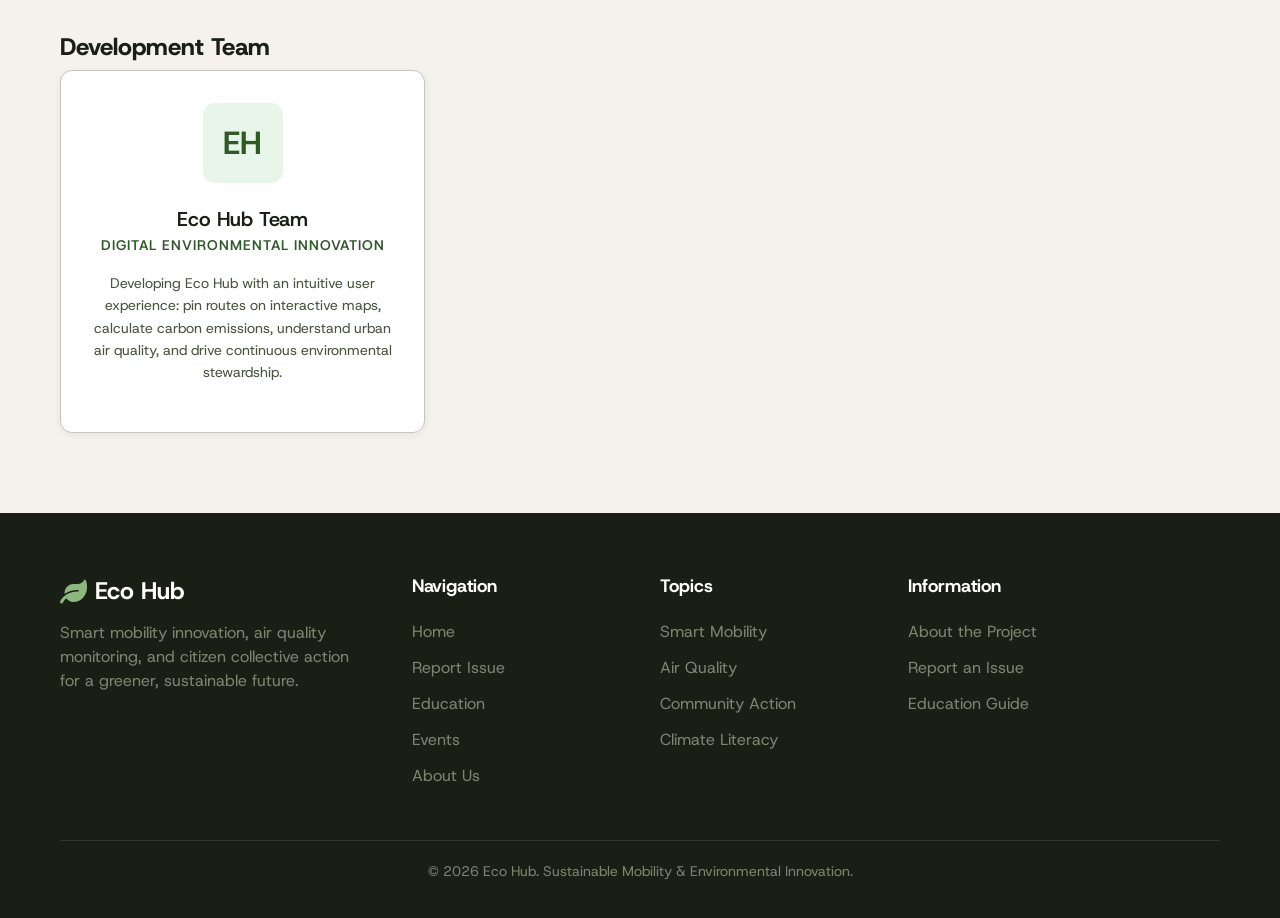
==== commit 476089ad: "feat(i18n): translate entire eco hub platform to english globally" ====
--- a/about.html
+++ b/about.html
@@ -1,13 +1,30 @@
 <!doctype html>
-<html lang="id">
+<html lang="en">
   <head>
     <meta charset="UTF-8" />
     <meta name="viewport" content="width=device-width, initial-scale=1.0" />
-    <title>Tentang Kami — Eco Hub</title>
+    <title>About Us — Eco Hub</title>
     <meta
       name="description"
-      content="Pelajari visi, misi, dan nilai Eco Hub dalam mendorong smart mobility, aksi lingkungan warga, dan pemantauan kualitas udara berkelanjutan di Indonesia."
+      content="Learn about Eco Hub's mission, values, and digital innovations promoting smart mobility, citizen eco action, and real-time air quality monitoring."
     />
+
+    <!-- Favicon & PWA -->
+    <link rel="icon" type="image/png" href="assets/icon-192.png" />
+    <link rel="apple-touch-icon" href="assets/icon-192.png" />
+    <link rel="manifest" href="manifest.json" />
+    <meta name="theme-color" content="#16301a" />
+
+    <!-- Open Graph / Social Sharing -->
+    <meta property="og:type" content="website" />
+    <meta property="og:site_name" content="Eco Hub" />
+    <meta property="og:title" content="About Us — Eco Hub" />
+    <meta property="og:description" content="Learn about Eco Hub's mission, values, and digital innovations promoting smart mobility, citizen eco action, and real-time air quality monitoring." />
+    <meta property="og:image" content="assets/icon-512.png" />
+    <meta name="twitter:card" content="summary" />
+    <meta name="twitter:title" content="About Us — Eco Hub" />
+    <meta name="twitter:description" content="Learn about Eco Hub's mission, values, and digital innovations promoting smart mobility, citizen eco action, and real-time air quality monitoring." />
+    <meta name="twitter:image" content="assets/icon-512.png" />
 
     <link rel="preconnect" href="https://fonts.googleapis.com" />
     <link rel="preconnect" href="https://fonts.gstatic.com" crossorigin />
@@ -16,11 +33,9 @@
       rel="stylesheet"
     />
 
-    <link rel="stylesheet" href="css/main.css?v=20261104_6" />
-    <link rel="stylesheet" href="css/components.css?v=20261104_6" />
-    <link rel="stylesheet" href="css/pages/about.css?v=20261104_6" />
-
-    <!-- Leaflet CSS -->
+    <link rel="stylesheet" href="css/main.css?v=20261104_release" />
+    <link rel="stylesheet" href="css/components.css?v=20261104_release" />
+    <link rel="stylesheet" href="css/pages/about.css?v=20261104_release" />
   </head>
 
   <body>
@@ -32,16 +47,16 @@
         </a>
 
         <div class="nav-menu hide-mobile">
-          <a href="index.html" class="nav-link">Beranda</a>
-          <a href="lapor.html" class="nav-link">Lapor</a>
-          <a href="konten.html" class="nav-link">Edukasi</a>
-          <a href="kegiatan.html" class="nav-link">Kegiatan</a>
-          <a href="about.html" class="nav-link active">Tentang</a>
-        </div>
-
-        <a href="index.html#mobility-sim" class="btn btn-primary hide-mobile">Mulai Sekarang</a>
-
-        <button class="hamburger" aria-label="Buka Menu Navigasi" type="button">
+          <a href="index.html" class="nav-link">Home</a>
+          <a href="lapor.html" class="nav-link">Report</a>
+          <a href="konten.html" class="nav-link">Education</a>
+          <a href="kegiatan.html" class="nav-link">Events</a>
+          <a href="about.html" class="nav-link active">About</a>
+        </div>
+
+        <a href="index.html#mobility-sim" class="btn btn-primary hide-mobile">Get Started</a>
+
+        <button class="hamburger" aria-label="Open Navigation Menu" type="button">
           <span></span>
           <span></span>
           <span></span>
@@ -53,42 +68,42 @@
     <div class="mobile-menu-overlay"></div>
     <div class="mobile-menu">
       <div class="mobile-nav-list">
-        <a href="index.html" class="mobile-nav-link">Beranda</a>
-        <a href="lapor.html" class="mobile-nav-link">Lapor</a>
-        <a href="konten.html" class="mobile-nav-link">Edukasi</a>
-        <a href="kegiatan.html" class="mobile-nav-link">Kegiatan</a>
-        <a href="about.html" class="mobile-nav-link active">Tentang</a>
-        <a href="index.html#mobility-sim" class="btn btn-primary btn-full" style="margin-top: 20px">Mulai Sekarang</a>
+        <a href="index.html" class="mobile-nav-link">Home</a>
+        <a href="lapor.html" class="mobile-nav-link">Report</a>
+        <a href="konten.html" class="mobile-nav-link">Education</a>
+        <a href="kegiatan.html" class="mobile-nav-link">Events</a>
+        <a href="about.html" class="mobile-nav-link active">About</a>
+        <a href="index.html#mobility-sim" class="btn btn-primary btn-full" style="margin-top: 20px">Get Started</a>
       </div>
     </div>
 
     <header class="page-hero unified-banner section">
       <div class="container fade-up">
         <div class="page-hero-inner">
-          <h1>Tentang Eco Hub</h1>
+          <h1>About Eco Hub</h1>
           <p class="page-hero-subtext">
-            Platform pemantauan lingkungan, edukasi publik, dan mobilitas hijau interaktif
-            untuk memberdayakan masyarakat menciptakan bumi Indonesia yang lebih bersih dan berkelanjutan.
+            An interactive environmental monitoring, citizen education, and green mobility platform
+            empowering communities to build a cleaner, sustainable future.
           </p>
 
           <div class="hero-pills-row">
             <div class="hero-pill">
               <i class="fas fa-database" aria-hidden="true"></i>
-              <span>Data Terbuka & Real-time</span>
+              <span>Open & Real-Time Data</span>
             </div>
             <div class="hero-pill">
               <i class="fas fa-users" aria-hidden="true"></i>
-              <span>Gerakan Komunitas Warga</span>
+              <span>Citizen Community Action</span>
             </div>
             <div class="hero-pill">
               <i class="fas fa-seedling" aria-hidden="true"></i>
-              <span>Dampak Aksi Nyata</span>
+              <span>Measurable Climate Impact</span>
             </div>
           </div>
 
           <div class="page-hero-actions">
             <a href="#visi-misi" class="btn btn-white">
-              <i class="fas fa-compass" aria-hidden="true"></i> Pelajari Visi &amp; Misi
+              <i class="fas fa-compass" aria-hidden="true"></i> Explore Vision &amp; Mission
             </a>
           </div>
         </div>
@@ -99,8 +114,7 @@
       <div class="container">
         <div class="mission-grid">
           <div class="mission-text fade-up">
-            <blockquote class="mission-quote">"Kami membangun alur sederhana: pilih rute di peta, lihat estimasi
-              emisi, lalu lanjut ke aksi nyata berbasis kondisi kota."
+            <blockquote class="mission-quote">"We built a streamlined flow: pick your route on the map, view emissions insights, and take real-world collective action based on your city's conditions."
             </blockquote>
           </div>
 
@@ -108,10 +122,10 @@
             <div class="pillar-card">
               <i class="fas fa-book-open" style="color: var(--color-green-primary);"></i>
               <div>
-                <h4>Edukasi</h4>
+                <h4>Education</h4>
                 <p>
-                  Menyediakan konten dan kuis lingkungan agar keputusan harian
-                  lebih berbasis pengetahuan.
+                  Providing research-based articles and interactive quizzes
+                  to empower informed, sustainable everyday decisions.
                 </p>
               </div>
             </div>
@@ -120,18 +134,18 @@
               <div>
                 <h4>Monitoring</h4>
                 <p>
-                  Menampilkan dashboard AQI, PM2.5, PM10, dan insight kota
-                  untuk konteks sebelum beraktivitas.
+                  Delivering live AQI, PM2.5, PM10 metrics, and urban environmental scores
+                  for pre-commute awareness.
                 </p>
               </div>
             </div>
             <div class="pillar-card">
               <i class="fas fa-users" style="color: var(--color-green-primary);"></i>
               <div>
-                <h4>Aksi</h4>
+                <h4>Action</h4>
                 <p>
-                  Menghubungkan simulasi mobilitas, aksi komunitas, dan tracker
-                  dampak agar perubahan bisa terukur.
+                  Connecting route simulations, grassroots volunteer drives,
+                  and verifiable impact tracking.
                 </p>
               </div>
             </div>
@@ -143,39 +157,39 @@
     <section class="values-section section">
       <div class="container">
         <h2 class="text-center fade-up" style="margin-bottom: 48px">
-          Nilai-Nilai Kami
+          Our Core Values
         </h2>
         <div class="grid values-grid">
           <div class="value-item fade-up">
             <div class="icon-box"><i class="fas fa-eye"></i></div>
-            <h3>Transparansi</h3>
-            <p>
-              Asumsi perhitungan emisi dan sumber data kota ditampilkan secara
-              jelas pada setiap modul.
+            <h3>Transparency</h3>
+            <p>
+              Emission calculation formulas, methodologies, and environmental data sources
+              are openly displayed across every tool.
             </p>
           </div>
           <div class="value-item fade-up" style="animation-delay: 0.1s">
             <div class="icon-box"><i class="fas fa-database"></i></div>
-            <h3>Berbasis Data</h3>
-            <p>
-              Simulasi emisi, dashboard udara, dan insight area
-              dirancang untuk keputusan yang lebih objektif.
+            <h3>Data-Driven</h3>
+            <p>
+              Commute simulations, air quality indices, and urban scores
+              are built to foster objective, science-based decisions.
             </p>
           </div>
           <div class="value-item fade-up" style="animation-delay: 0.2s">
             <div class="icon-box"><i class="fas fa-handshake"></i></div>
-            <h3>Kolaboratif</h3>
-            <p>
-              Fitur kegiatan warga mendorong kolaborasi pengguna dan komunitas
-              lokal dalam menindaklanjuti isu lingkungan.
+            <h3>Collaborative</h3>
+            <p>
+              Community event tools foster active partnerships between citizens,
+              grassroots organizers, and local environmental initiatives.
             </p>
           </div>
           <div class="value-item fade-up" style="animation-delay: 0.3s">
             <div class="icon-box"><i class="fas fa-bolt"></i></div>
             <h3>Actionable</h3>
             <p>
-              Fokus pada output yang langsung bisa dipakai: rekomendasi mode
-              perjalanan, estimasi penghematan, dan langkah aksi berikutnya.
+              Laser-focused on tangible everyday outcomes: smart transit choices,
+              carbon reduction metrics, and concrete next steps.
             </p>
           </div>
         </div>
@@ -184,7 +198,7 @@
 
     <section class="team-section section">
       <div class="container">
-        <h2 class="section-title fade-up">Tim Pengembang</h2>
+        <h2 class="section-title fade-up">Development Team</h2>
         <div class="grid team-grid">
           <!-- Team 1 -->
           <div class="team-card fade-up">
@@ -196,11 +210,11 @@
             </div>
             <div class="team-info">
               <h3>Eco Hub Team</h3>
-              <span class="role">Inovasi Digital Lingkungan</span>
+              <span class="role">Digital Environmental Innovation</span>
               <p>
-                Mengembangkan Eco Hub dengan fokus pada UX yang ringkas:
-                pilih rute di peta, hitung emisi, pahami kondisi kota, lalu
-                dorong aksi lingkungan yang konsisten.
+                Developing Eco Hub with an intuitive user experience:
+                pin routes on interactive maps, calculate carbon emissions,
+                understand urban air quality, and drive continuous environmental stewardship.
               </p>
             </div>
           </div>
@@ -217,47 +231,47 @@
               Eco Hub
             </a>
             <p class="footer-tagline">
-              Platform inovasi mobilitas cerdas, pemantauan kualitas udara, dan aksi gotong royong warga untuk masa depan Indonesia yang lebih hijau.
+              Smart mobility innovation, air quality monitoring, and citizen collective action for a greener, sustainable future.
             </p>
           </div>
 
           <div class="footer-links">
-            <div class="footer-heading">Navigasi</div>
+            <div class="footer-heading">Navigation</div>
             <ul>
-              <li><a href="index.html">Beranda</a></li>
-              <li><a href="lapor.html">Lapor Isu</a></li>
-              <li><a href="konten.html">Edukasi</a></li>
-              <li><a href="kegiatan.html">Kegiatan Warga</a></li>
-              <li><a href="about.html">Tentang Kami</a></li>
+              <li><a href="index.html">Home</a></li>
+              <li><a href="lapor.html">Report Issue</a></li>
+              <li><a href="konten.html">Education</a></li>
+              <li><a href="kegiatan.html">Events</a></li>
+              <li><a href="about.html">About Us</a></li>
             </ul>
           </div>
 
           <div class="footer-links">
-            <div class="footer-heading">Topik</div>
+            <div class="footer-heading">Topics</div>
             <ul>
               <li><a href="index.html#mobility-sim">Smart Mobility</a></li>
-              <li><a href="index.html#aqi">Kualitas Udara</a></li>
-              <li><a href="kegiatan.html">Aksi Komunitas</a></li>
-              <li><a href="konten.html">Literasi Iklim</a></li>
+              <li><a href="index.html#aqi">Air Quality</a></li>
+              <li><a href="kegiatan.html">Community Action</a></li>
+              <li><a href="konten.html">Climate Literacy</a></li>
             </ul>
           </div>
 
           <div class="footer-links">
-            <div class="footer-heading">Informasi</div>
+            <div class="footer-heading">Information</div>
             <ul>
-              <li><a href="about.html">Tentang Proyek</a></li>
-              <li><a href="lapor.html">Laporkan Masalah</a></li>
-              <li><a href="konten.html">Panduan Edukasi</a></li>
+              <li><a href="about.html">About the Project</a></li>
+              <li><a href="lapor.html">Report an Issue</a></li>
+              <li><a href="konten.html">Education Guide</a></li>
             </ul>
           </div>
         </div>
 
         <div class="footer-bottom">
-          <p>&copy; 2026 Eco Hub. Inovasi Mobilitas & Lingkungan Berkelanjutan.</p>
+          <p>&copy; 2026 Eco Hub. Sustainable Mobility & Environmental Innovation.</p>
         </div>
       </div>
     </footer>
 
-    <script src="js/main.js"></script>
+    <script src="js/main.js?v=20261104_release"></script>
   </body>
 </html>
--- a/css/components.css
+++ b/css/components.css
@@ -62,6 +62,10 @@
     transform 0.3s ease,
     border-color 0.3s ease,
     box-shadow 0.3s ease;
+}
+
+.modal-card {
+  height: auto !important;
 }
 
 .card:hover {
